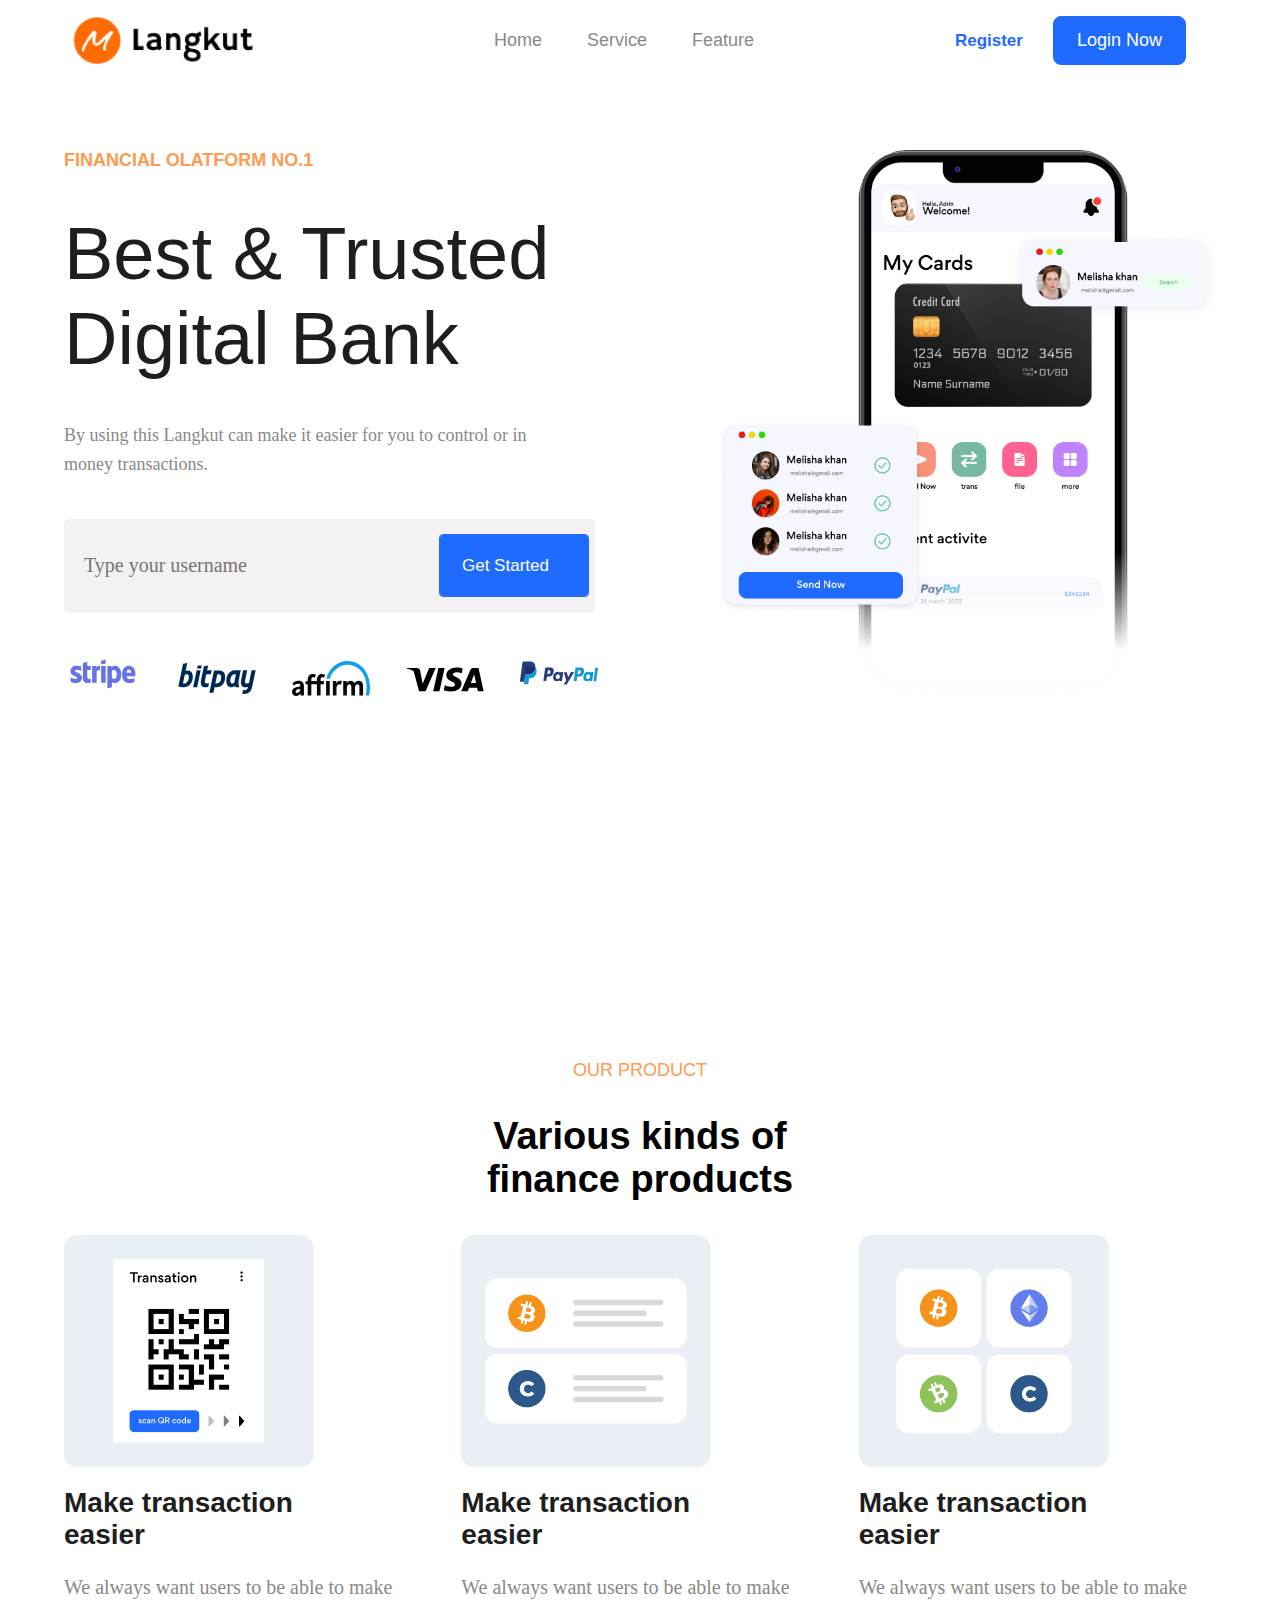
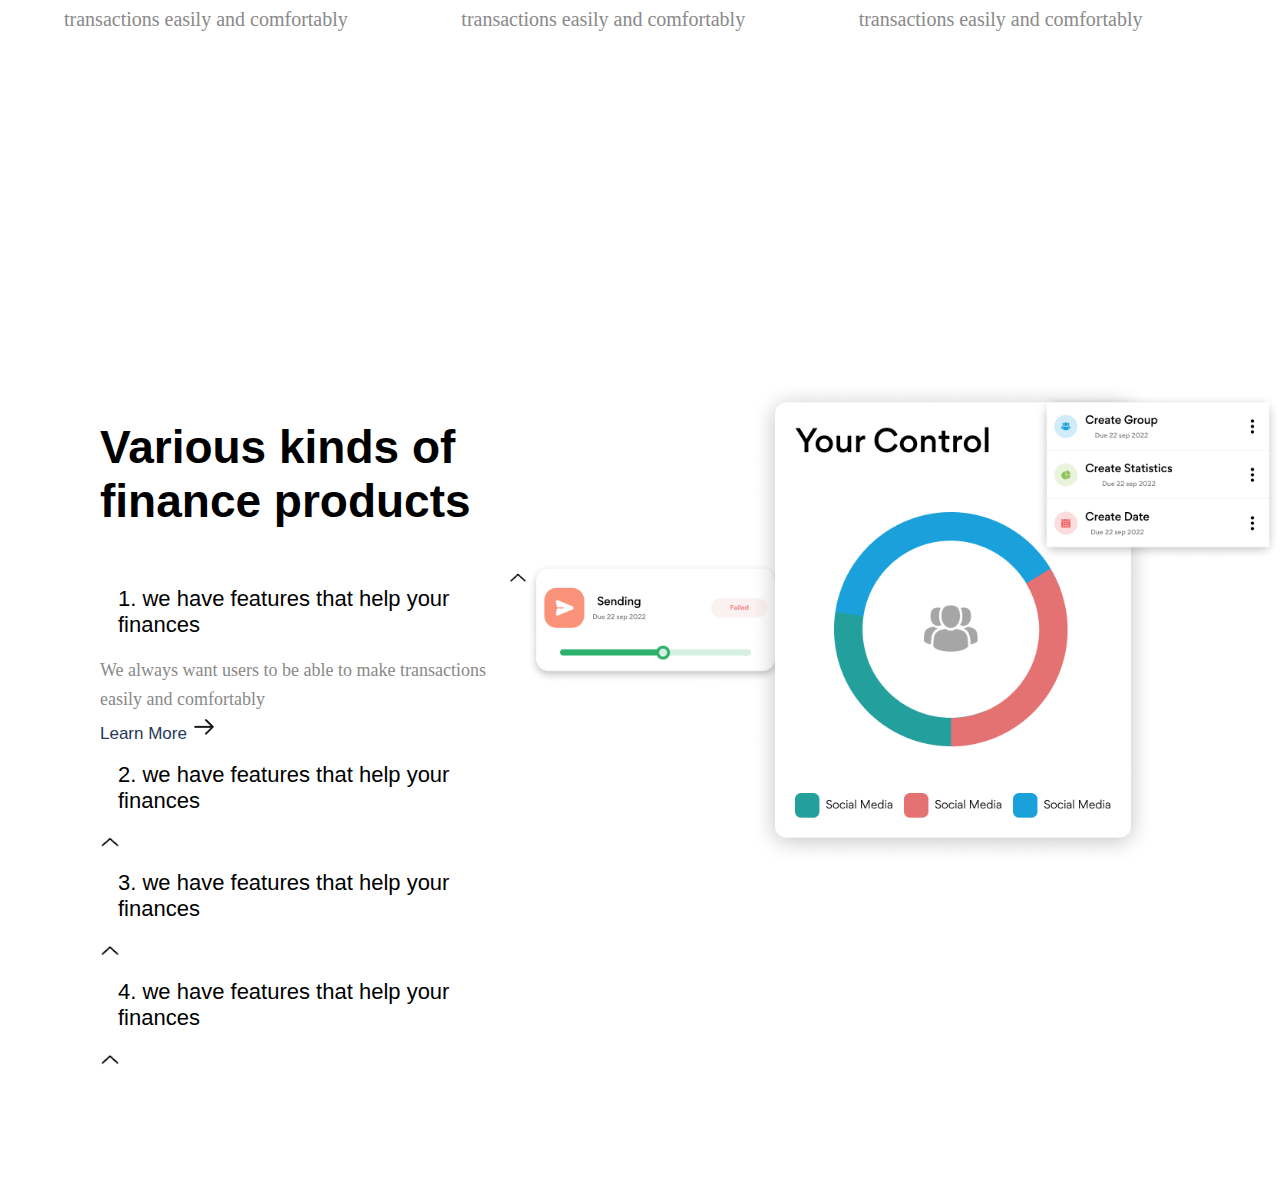
==== index.html @ 2c11387c "seventh commit" ====
<!DOCTYPE html>
<html lang="en">
<head>
    <meta charset="UTF-8">
    <meta http-equiv="X-UA-Compatible" content="IE=edge">
    <meta name="viewport" content="width=device-width, initial-scale=1.0">
    <title>Document</title>
    <link rel="stylesheet" href="css/style.css">
</head>
<body>
    <header>
        <section class="wrapper">
            <section class="container">
                <div class="left">
                    <h1>
                        <a href="">
                            <img src="images/LOGO.png" alt="image" />
                        </a>
                    </h1>
                    <ul>
                        <li><a href=""> Home</a></li>
                        <li><a href="">Service</a></li>
                        <li><a href="">Feature</a></li>
                    </ul>
                </div>
                <nav class="right">
                    <ul>
                        <li><a href="">Register</a></li>
                        <li><a href="" class="button">Login Now</a></li>
                    </ul>
                </nav>
            </section>
        </section>
    </header>
    <section id="spotlight">
        <section class="wrapper">
            <section class="spot_container">
                <div class="left">
                    <div class="top">
                        <h5>FINANCIAL OLATFORM NO.1</h5>
                        <h1>Best & Trusted Digital Bank</h1>
                        <p>By using this Langkut can make it easier for you to control or in money transactions.</p>
                        <div class="box">      
                            <form action="">
                                <input type="text" placeholder="Type your username">
                            </form>
                            <a href="" class="button">Get Started</a>
                        </div>
                    </div>
                    <div class="bottom">
                        <ul>
                            <li>
                                <div class="img_container">
                                    <img src="images/stripe.svg" alt="image" />
                                </div>
                            </li>
                            <li>
                                <div class="img_container">
                                    <img src="images/bitpay.svg" alt="image" />
                                </div>
                            </li>
                            <li>
                                <div class="img_container">
                                    <img src="images/affrim.svg" alt="image" />
                                </div>
                            </li>
                            <li>
                                <div class="img_container">
                                    <img src="images/visa.svg" alt="image" />
                                </div>
                            </li>
                            <li>
                                <div class="img_container">
                                    <img src="images/paypal.svg" alt="image" />
                                </div>
                            </li>
                        </ul>
                    </div>
                </div>
                <div class="right">
                    <div class="img">
                        <img src="images/spotlight.png" alt="image" />
                    </div>
                </div>
            </section>
        </section>
    </section>
    <section id="product">
        <section class="wrapper">
            <div class="top">
                <h4>OUR PRODUCT</h4>
                <h1>Various kinds of finance products</h1>
            </div>
            <div class="bottom">
                <ul>
                    <li>
                        <div class="img_contain">
                            <img src="images/Image1.png" alt="image" />
                        </div>
                        <h4>Make transaction easier</h4>
                        <p>We always want users to be able to make transactions easily and comfortably</p>
                    </li>
                    <li>
                        <div class="img_contain">
                            <img src="images/Image2.png" alt="image">
                        </div>
                        <h4>Make transaction easier</h4>
                        <p>We always want users to be able to make transactions easily and comfortably</p>
                    </li>
                    <li>
                        <div class="img_contain">
                            <img src="images/image3.png" alt="image">
                        </div>
                        <h4>Make transaction easier</h4>
                        <p>We always want users to be able to make transactions easily and comfortably</p>
                    </li>
                </ul>
            </div>
        </section>
    </section>
    <section id="finance">
        <section class="container">
            <div class="left">
                <h1>Various kinds of finance products</h1>
                <ul>
                    <li>
                        <div class="top">
                            <h6>1. we have features that help your finances</h6>
                            <div class="img">
                                <img src="images/up-icon.png" alt="image" />
                            </div>
                        </div>
                        <p>We always want users to be able to make transactions easily and comfortably</p>   
                        <a href="">Learn More <img src="images/arrow-icon.png" alt="image"></a>
                    </li>
                    <li>
                        <h6>2. we have features that help your finances</h6>
                        <div class="img">
                            <img src="images/up-icon.png" alt="image" />
                        </div>
                    </li>
                    <li>
                        <h6>3. we have features that help your finances</h6>
                        <div class="img">
                            <img src="images/up-icon.png" alt="image" />
                        </div>
                    </li>
                    <li>
                        <h6>4. we have features that help your finances</h6>
                        <div class="img">
                            <img src="images/up-icon.png" alt="image" />
                        </div>
                    </li>
                </ul>
            </div>
            <div class="right">
                <div class="img_container">
                    <img src="images/graph image.png" alt="image" />
                </div> 
            </div>
        </section>
    </section>
</body>
</html>
---- css/style.css ----
* {
	margin: 0;
	padding: 0;
	border: 0;
	vertical-align: baseline;
	background: transparent;
	font-weight: normal;
	text-decoration: none;
	outline: none;
	-webkit-box-sizing: border-box;
	-moz-box-sizing: border-box;
	box-sizing: border-box;
}
ol, ul {
	list-style: none;
}
del {
	text-decoration: line-through;
}
body {
	font-family: "GT-Eesti", Arial, Helvetica, sans-serif;
	font-size: 17px;
	overflow-x: hidden;
	min-width: 320px;
	font-weight: 500;
}
input,textarea,select{
	font-family: 'gorditaregular';
	font-weight: 500;
}

a{
	color: #253858;
}
a:hover,.submit:hover{
	filter: alpha(opacity = 85);
	-moz-opacity: 0.85;
	-khtml-opacity: 0.85;
	opacity: 0.85;
}
.thumb{
	display: block;
}
.thumb img{
	display: block;
	width:100%;
}
p{
	line-height:1.6em;
	font-size: 16px;
	font-family: 'gorditaregular';
	font-weight: 500;
	color: #42526E;
}
.hidden{
	display:none;
}
br.clear {
	clear: both;
	line-height: 0;
}
.wrapper {
	width: 90%;
	margin: 0 auto;
	max-width:1200px;
}
@font-face {
    font-family: 'gorditabold';
    src: url('gordita_bold-webfont.woff2') format('woff2'),
         url('gordita_bold-webfont.woff') format('woff');
    font-weight: normal;
    font-style: normal;

}
@font-face {
    font-family: 'gorditamedium';
    src: url('gordita_medium-webfont.woff2') format('woff2'),
         url('gordita_medium-webfont.woff') format('woff');
    font-weight: normal;
    font-style: normal;

}

@font-face {
    font-family: 'gorditaregular';
    src: url('gordita_regular-webfont.woff2') format('woff2'),
         url('gordita_regular-webfont.woff') format('woff');
    font-weight: normal;
    font-style: normal;

}

header {
	height: 70px;
	background: #fff;
	margin-top: 10px;
}
header section.container {
	display: flex;
	align-items: center;
	justify-content: space-between;
	height: 100%;
}
header section.container div.left {
    display: flex;
	justify-content: flex-start;
	align-items: center;
}
header section.container div.left h1 {
    width: 200px;
	margin-right: 30px;
}
header section.container div.left h1 a {
    display: block;
}
header section.container div.left h1 a img {
    display: block;
	width: 100%;
}
header section.container div.left ul {
	display: flex;
	margin-left: 200px;
}

header section.container div.left ul li {
    margin-right: 45px;
}
header section.container div.left ul li a:hover {
	color: #1E1E1E ;
}
header section.container div.left ul li:last-child {
	margin-right: 0;
}
header section.container div.left ul li a {
    color: #898989;
	font-size: 18px;
	font-weight: 500;
	display: inline-block;
}
header section.container nav.right {

}
header section.container nav.right ul {
    display: flex;
	align-items: center;
	justify-content: space-between;
}
header section.container nav.right ul li {
    margin-right: 30px;
}
header section.container nav.right ul li a {
    color: #1F6BFF;
	font-weight: 600;
}
header section.container nav.right ul li  a.button {
    border: 1px solid #1F6BFF;
	font-size: 18px;
	font-weight: 500;
	padding: 13px 23px;
	color: #fff;
	background-color: #1F6BFF;
	display: inline-block;	
	border-radius: 8px;
}
#spotlight { 
	padding: 70px 0px 200px 0px;
	height: 100vh;
}

#spotlight section.spot_container { 
	display: flex;
	justify-content: space-between;
}

#spotlight section.spot_container div.left { 

}

#spotlight section.spot_container div.left div.top { 

}

#spotlight section.spot_container div.left div.top h5 { 
	font-size: 18px;
	color: #FE9A52;
	font-weight: 600;
}

#spotlight section.spot_container div.left div.top h1 { 
	font-size: 74px;
	max-width: 700px;
	color: #1e1e1e;
	margin: 40px 0;
}

#spotlight section.spot_container div.left div.top p { 
	font-size: 18px;
	color: #898989;
	margin-bottom: 40px;
	max-width: 500px;
}

#spotlight section.spot_container div.left div.top div.box { 
	display: flex;
	background: rgb(243, 241, 241);
	width: 531px;
	border-radius: 5px;
	height: 94px;
	align-items: center;
}

#spotlight section .spot_container div.left div.top div.box form { 

}

#spotlight section.spot_container div.left div.top div.box form input[type=text] { 
	color: #898989; 
	background: rgb(243, 241, 241);
	border: 1px solid  rgb(243, 241, 241) ;
	padding: 19px;
	width: 375px;
	border-radius: 5px;
	font-size: 20px;
}

#spotlight section.spot_container div.left div.top div.box .button { 
	background: #1F6BFF;
	background-clip: padding-box;
	border:1px solid #1F6BFF ;
	border-radius: 4px;
	padding: 12px 22px;
	display: inline-block;
	height: 63px;
	width: 150px;
	color: #fff;
	display: flex;
	align-items: center;
}

#spotlight section.spot_container div.left div.bottom { 
	margin: 40px 0;
}

#spotlight section.spot_container div.left div.bottom ul { 
	display: flex;
}

#spotlight section.spot_container div.left div.bottom ul li { 
	margin-right: 36px;
}
#spotlight section.spot_container div.left div.bottom ul li:last-child{ 
	margin-right: 0px;
}

#spotlight section.spot_container div.left div.bottom ul li .img_container { 
	width: 78px;
}

#spotlight section.spot_container div.left div.bottom ul li .img_container img { 
	display: block;
	width: 100%;
}

#spotlight section.spot_container div.right { 

}

#spotlight section.spot_container div.right div.img { 
	width: 500px;
}

#spotlight section.spot_container div.right div.img img { 
	display: block;
	width: 100%;
}

#product { 
	height: 100vh;
	padding: 80px 0px;
	margin: 0px auto;
}

#product div.top { 
	text-align: center;
}

#product div.top h4 { 
	color: #FE9A52;
	font-size: 18px;
	font-weight: 500;
}

#product div.top h1 { 
	font-size: 38px;
	font-weight: 600;
	margin: 34px;
	text-align: center;
	max-width: 400px;
	margin: 34px auto;
}

#product div.bottom { 
	margin: 0px auto;
}

#product div.bottom ul { 
	display: flex;
	margin: 30px auto;
}

#product div.bottom ul li { 
	margin-right: 40px;
	width: 33.3%;
}

#product div.bottom ul li:last-child { 
	margin-right: 0px;
}

#product div.bottom ul li .img_contain { 
	width: 250px;
}

#product div.bottom ul li .img_contain img { 
	display: block;
	width: 100%;
}

#product div.bottom ul li h4 { 
	font-size: 28px;
	font-weight: 600;
	color: #1e1e1e;
	max-width: 300px;
	margin: 20px 0;
}

#product div.bottom ul li p { 
	font-size: 20px;
	color: #898989;
	max-width: 350px;
}
#finance { 
	height: 100vh;
	padding: 100px 0;
}

#finance section.container { 
	display: flex;
	justify-content: space-between;
}

#finance section.container div.left { 
	padding-left: 100px;
}

#finance section.container div.left h1 { 
	font-size: 46px;
	font-weight: 600;
	max-width: 500px;
	margin: 40px 0;

}

#finance section.container div.left ul { 

}

#finance section.container div.left ul li { 

}
#finance section.container div.left ul li div.top { 
	display: flex;
}
#finance section.container div.left ul li div.top h6 { 
	font-size: 22px;
	margin: 18px;
	max-width: 500px;
}
#finance section.container div.left ul li div.top div.img { 
	width: 20px;
}
#finance section.container div.left ul li div.top div.img img { 
	display: block;
	width: 100%;
}

#finance section.container div.left ul li div.top p { 
	
}
#finance section.container div.left ul li div.top a img { 
	
}

#finance section.container div.left ul li div.top a { 
	
}

#finance section.container div.left ul li h6 { 
	font-size: 22px;
	margin: 18px;
}

#finance section.container div.left ul li div.img { 
	width: 20px;
}

#finance section.container div.left ul li div.img img { 
	display: block;
	width: 100%;
}

#finance section.container div.left ul li p { 
	color: #898989;
	font-size: 18px;
	
}

#finance section.container div.left ul li a { 

}

#finance section.container div.left ul li a img { 

}

#finance section.container div.right { 

}

#finance section.container div.right div.img_container { 

}
#finance section.container div.right div.img_container  img { 
	display: block;
	width: 100%;
}
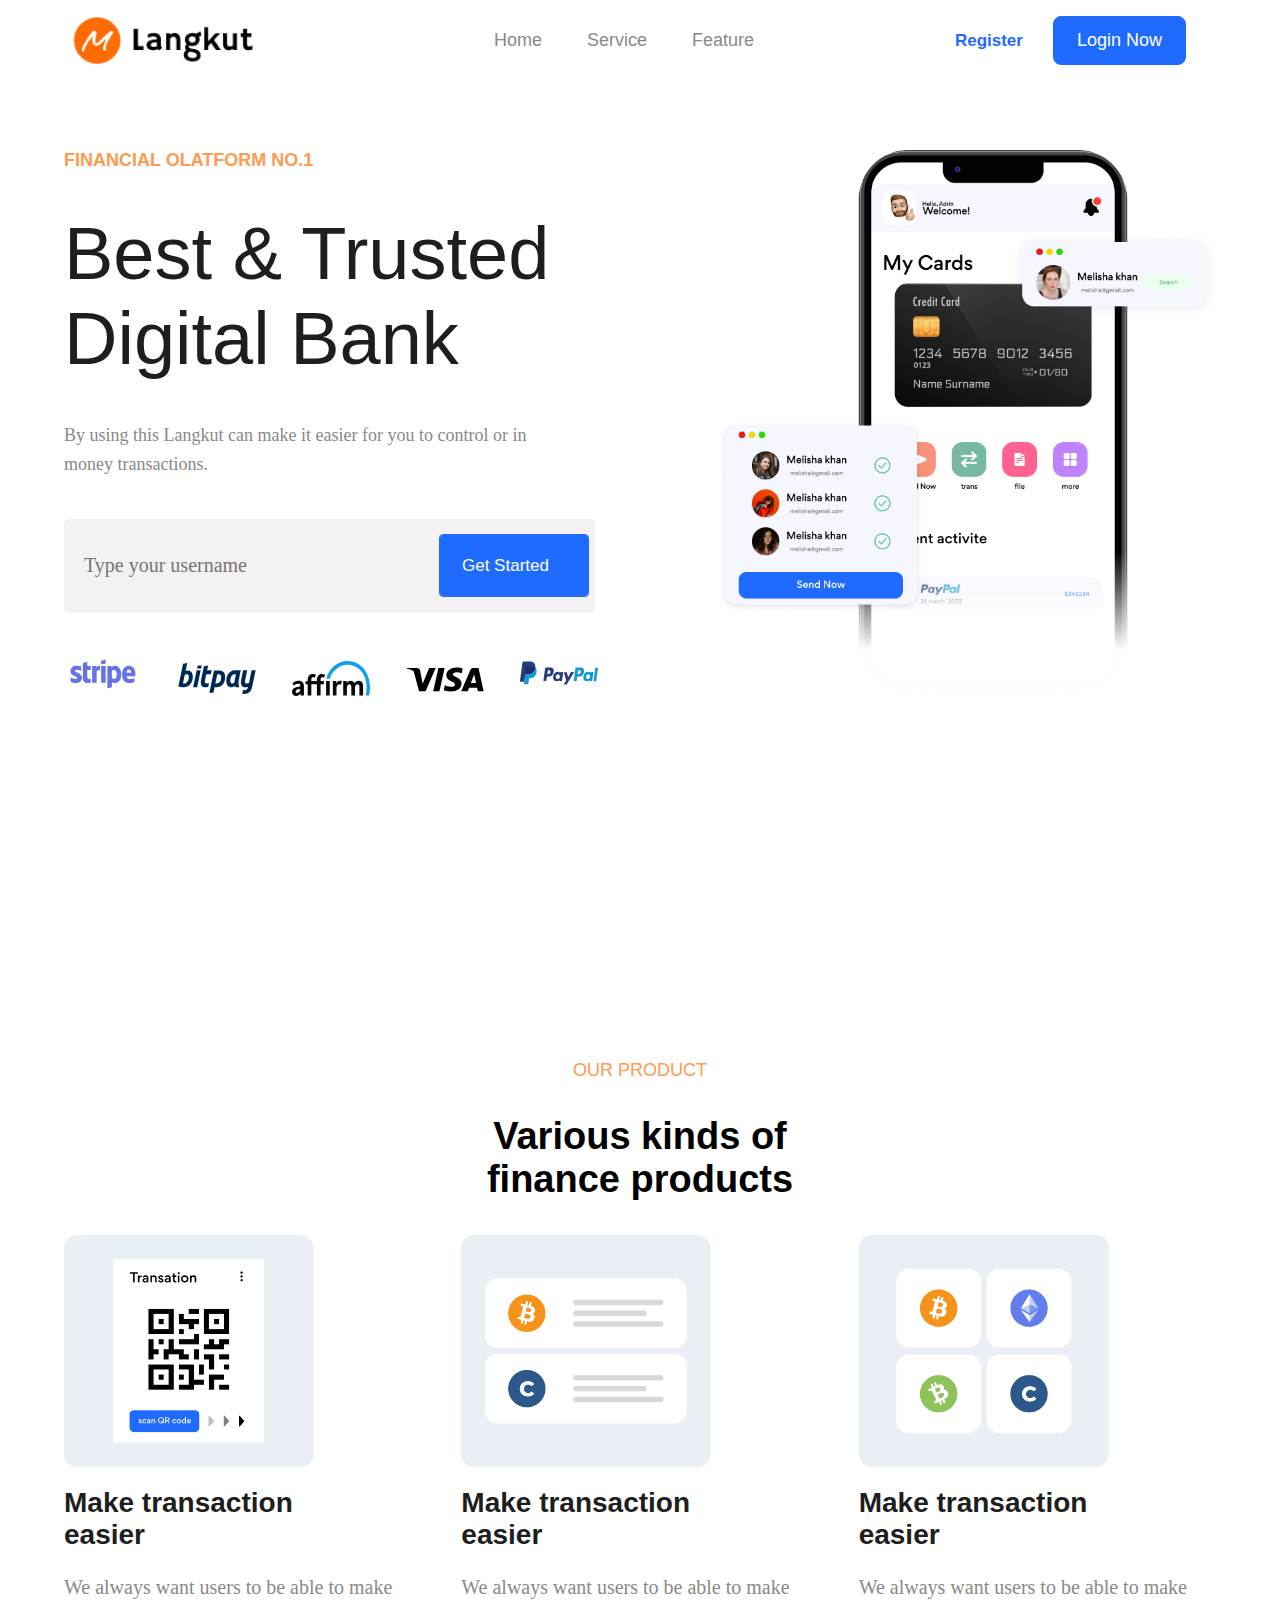
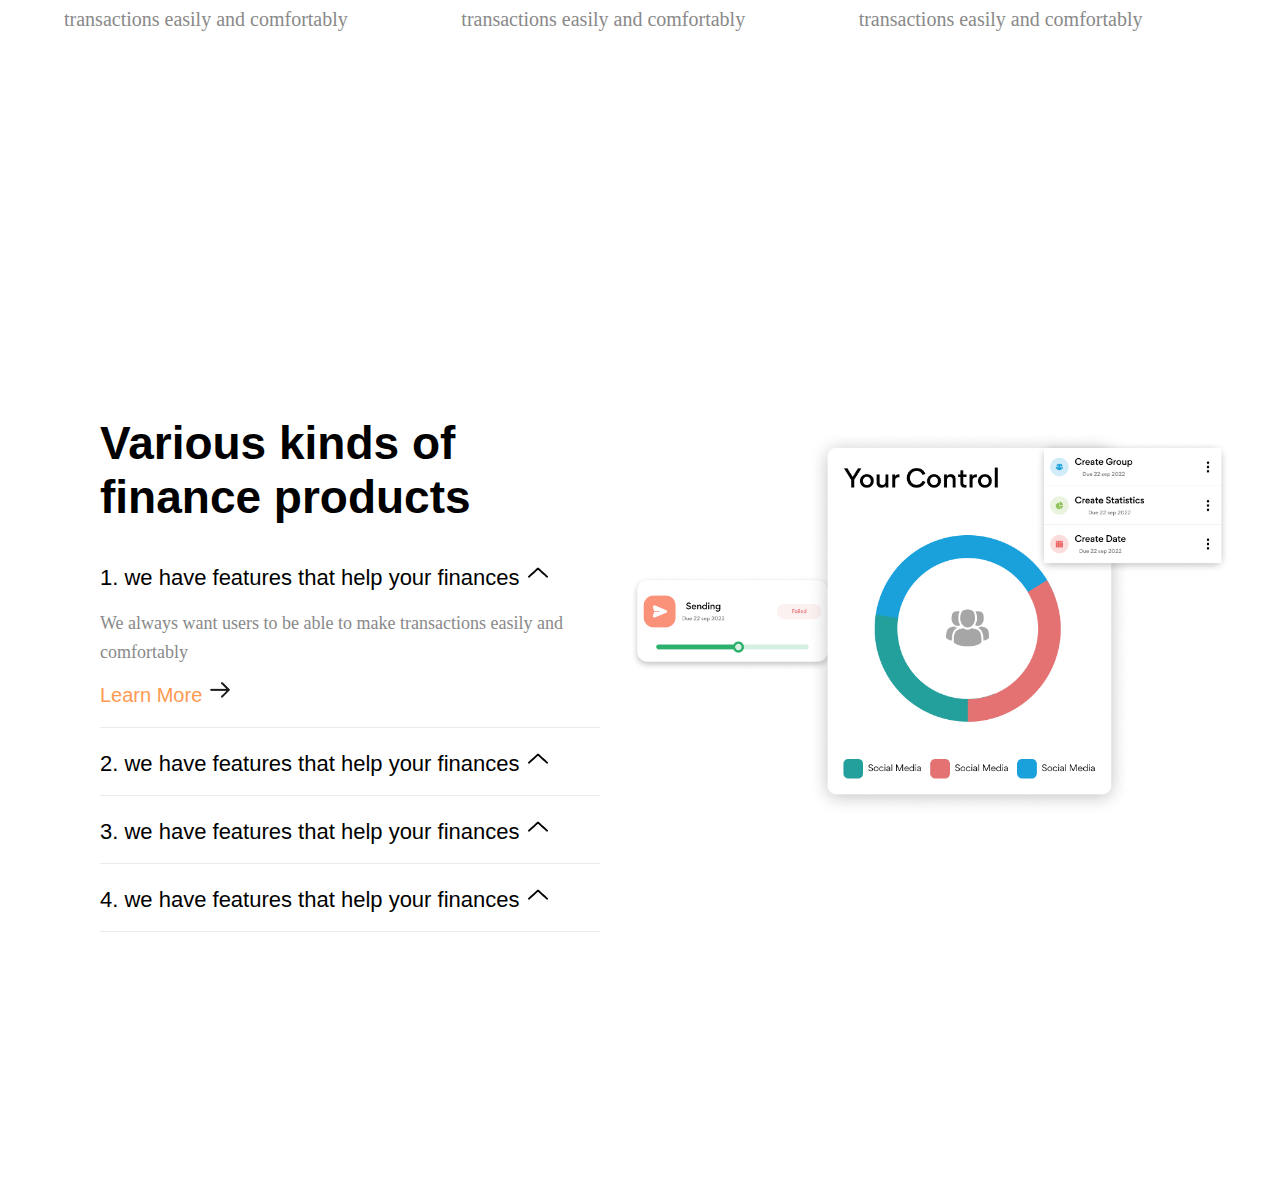
==== commit da70f5d1: "eight commit" ====
--- a/index.html
+++ b/index.html
@@ -125,31 +125,20 @@
                 <ul>
                     <li>
                         <div class="top">
-                            <h6>1. we have features that help your finances</h6>
-                            <div class="img">
-                                <img src="images/up-icon.png" alt="image" />
-                            </div>
+                            <h6>1. we have features that help your finances <span><img src="images/up-icon.png" alt="image" /></span></h6>
                         </div>
                         <p>We always want users to be able to make transactions easily and comfortably</p>   
                         <a href="">Learn More <img src="images/arrow-icon.png" alt="image"></a>
                     </li>
                     <li>
-                        <h6>2. we have features that help your finances</h6>
-                        <div class="img">
-                            <img src="images/up-icon.png" alt="image" />
-                        </div>
+                        <h6>2. we have features that help your finances <span><img src="images/up-icon.png" alt="image" /></span></h6>
+                        
                     </li>
                     <li>
-                        <h6>3. we have features that help your finances</h6>
-                        <div class="img">
-                            <img src="images/up-icon.png" alt="image" />
-                        </div>
+                        <h6>3. we have features that help your finances <span><img src="images/up-icon.png" alt="image" /></span></h6>
                     </li>
                     <li>
-                        <h6>4. we have features that help your finances</h6>
-                        <div class="img">
-                            <img src="images/up-icon.png" alt="image" />
-                        </div>
+                        <h6>4. we have features that help your finances <span><img src="images/up-icon.png" alt="image" /></span></h6>
                     </li>
                 </ul>
             </div>
--- a/css/style.css
+++ b/css/style.css
@@ -357,7 +357,7 @@
 	font-size: 46px;
 	font-weight: 600;
 	max-width: 500px;
-	margin: 40px 0;
+	margin: 36px 0;
 
 }
 
@@ -366,69 +366,52 @@
 }
 
 #finance section.container div.left ul li { 
-
+	border-bottom: 1px solid #ecebeb;
+	margin-bottom:18px;
 }
 #finance section.container div.left ul li div.top { 
 	display: flex;
 }
 #finance section.container div.left ul li div.top h6 { 
 	font-size: 22px;
-	margin: 18px;
+	margin: 0 0 18px 0;
+	max-width: 600px;
+}
+
+#finance section.container div.left ul li p { 
+	color: #898989;
+	font-size: 18px;
+	font-weight: 500;
+	margin: 0px 0 10px 0;
 	max-width: 500px;
 }
-#finance section.container div.left ul li div.top div.img { 
-	width: 20px;
-}
-#finance section.container div.left ul li div.top div.img img { 
-	display: block;
-	width: 100%;
-}
-
-#finance section.container div.left ul li div.top p { 
-	
-}
-#finance section.container div.left ul li div.top a img { 
-	
-}
-
-#finance section.container div.left ul li div.top a { 
-	
-}
-
+
+#finance section.container div.left ul li a {
+	color: #FE9A52;
+	font-size: 20px;
+	margin-bottom: 20px;
+	display:inline-block;
+}
 #finance section.container div.left ul li h6 { 
 	font-size: 22px;
-	margin: 18px;
-}
-
-#finance section.container div.left ul li div.img { 
-	width: 20px;
-}
-
-#finance section.container div.left ul li div.img img { 
-	display: block;
-	width: 100%;
-}
-
-#finance section.container div.left ul li p { 
-	color: #898989;
-	font-size: 18px;
-	
-}
-
-#finance section.container div.left ul li a { 
-
-}
-
-#finance section.container div.left ul li a img { 
-
+	margin: 0 0 18px 0;
+	max-width: 600px;
+}
+
+#finance section.container div.left ul li h6 span { 
+
+}
+#finance section.container div.left ul li h6 span image { 
+	width: 14px;
 }
 
 #finance section.container div.right { 
-
+	padding-right: 50px;
+	margin-top: 50px;
 }
 
 #finance section.container div.right div.img_container { 
-
+	width: 600px;
 }
 #finance section.container div.right div.img_container  img { 
 	display: block;
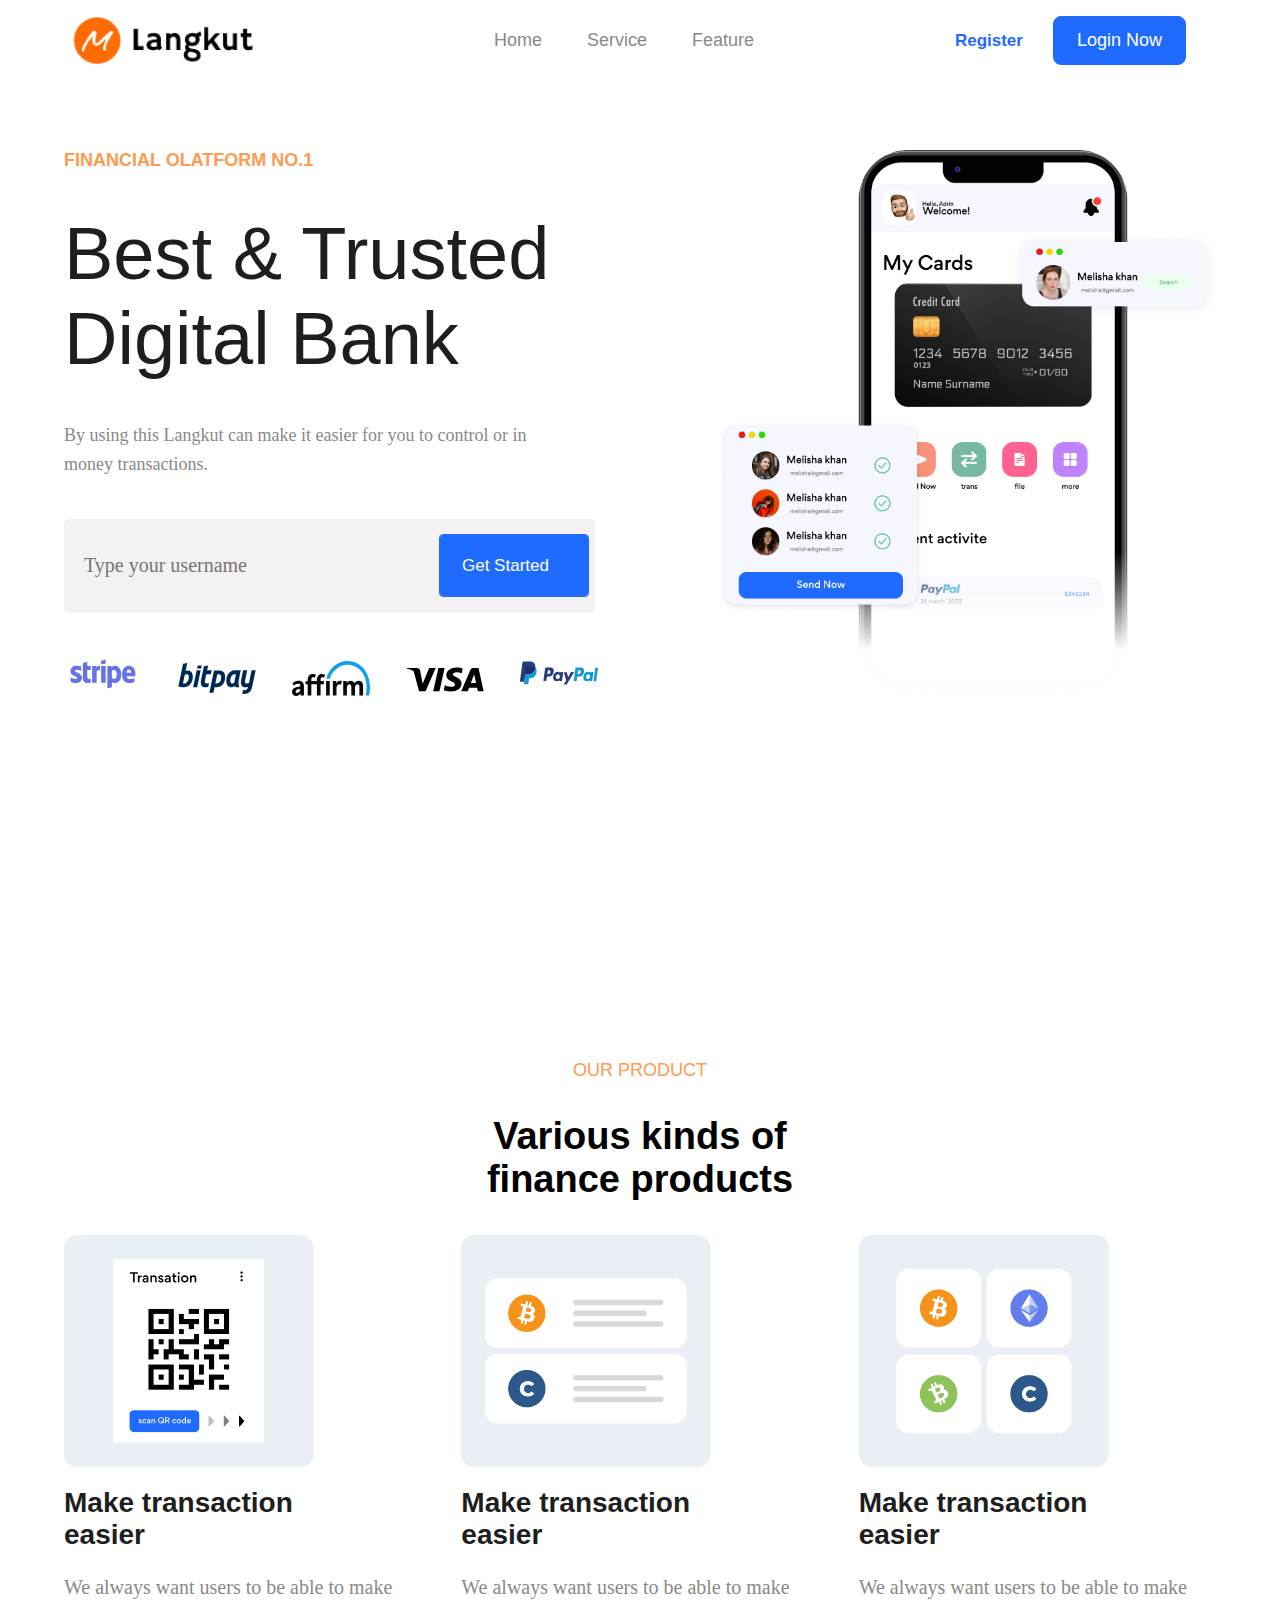
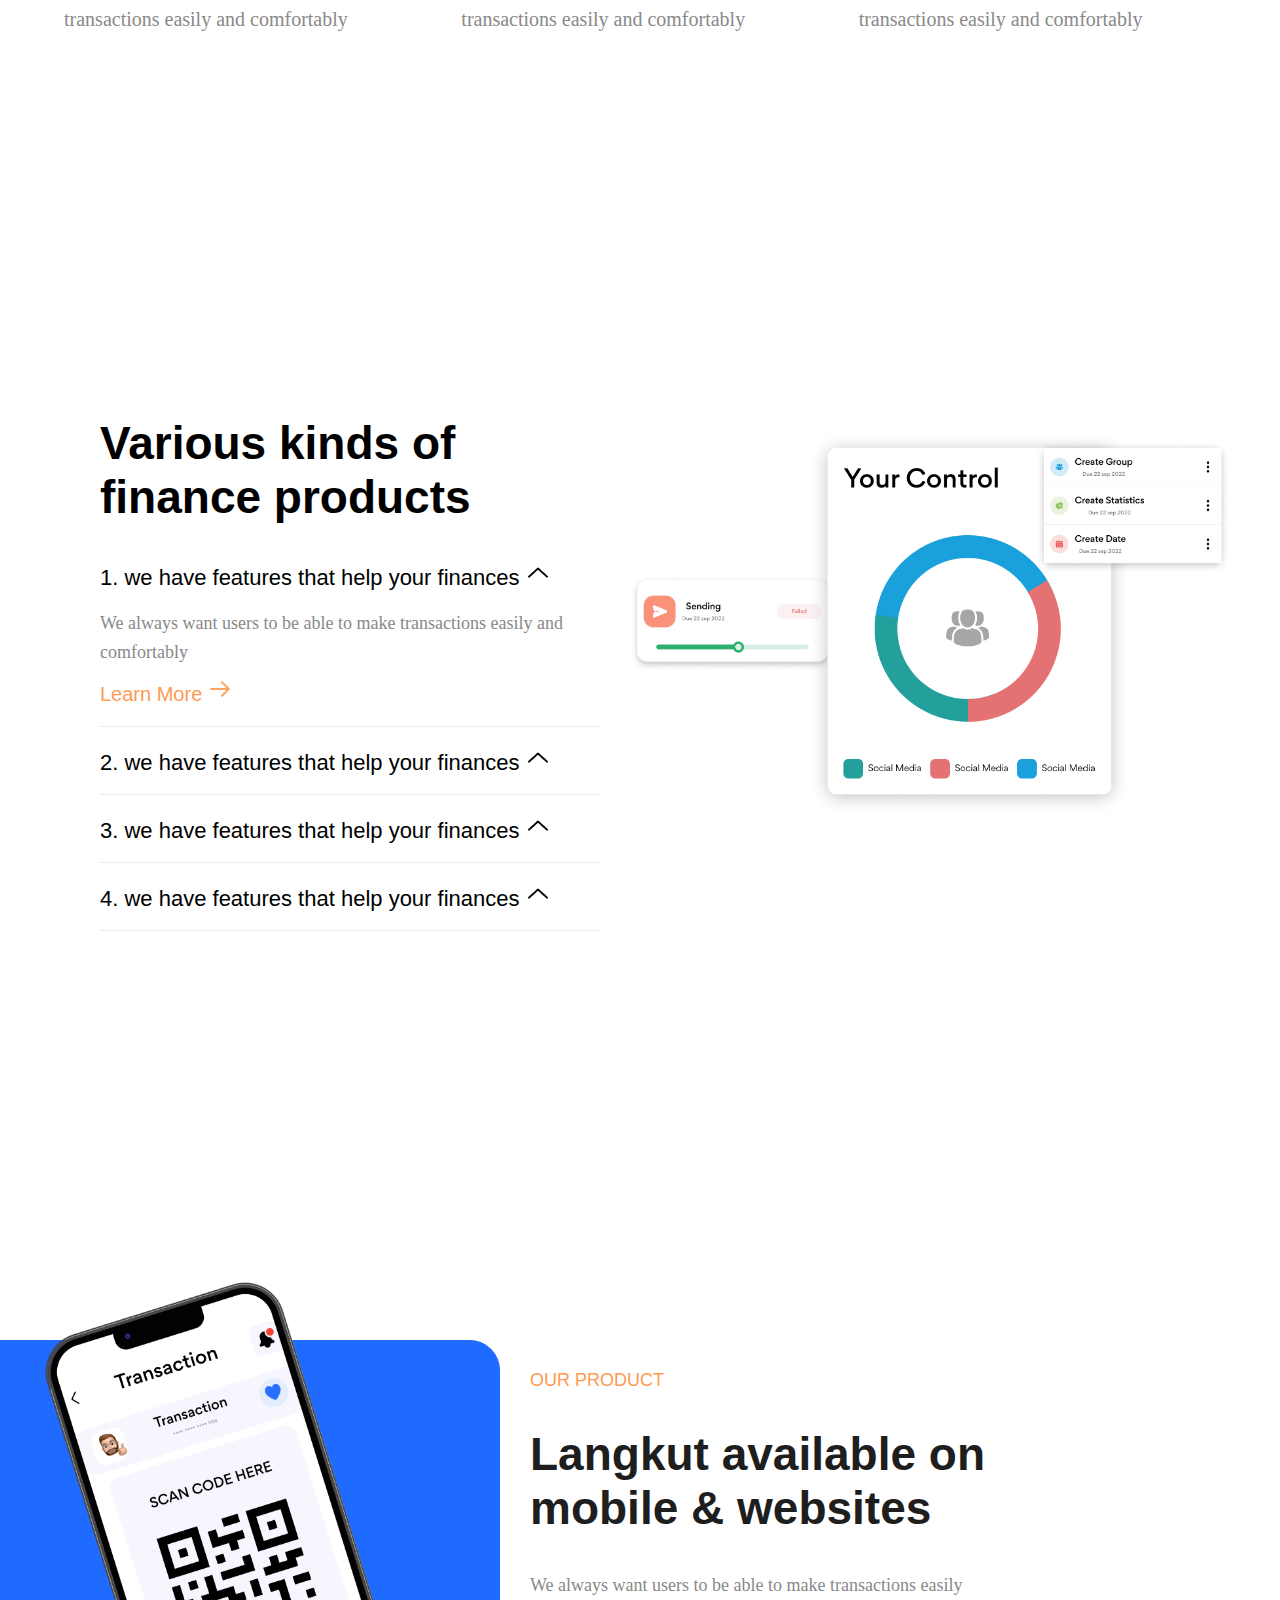
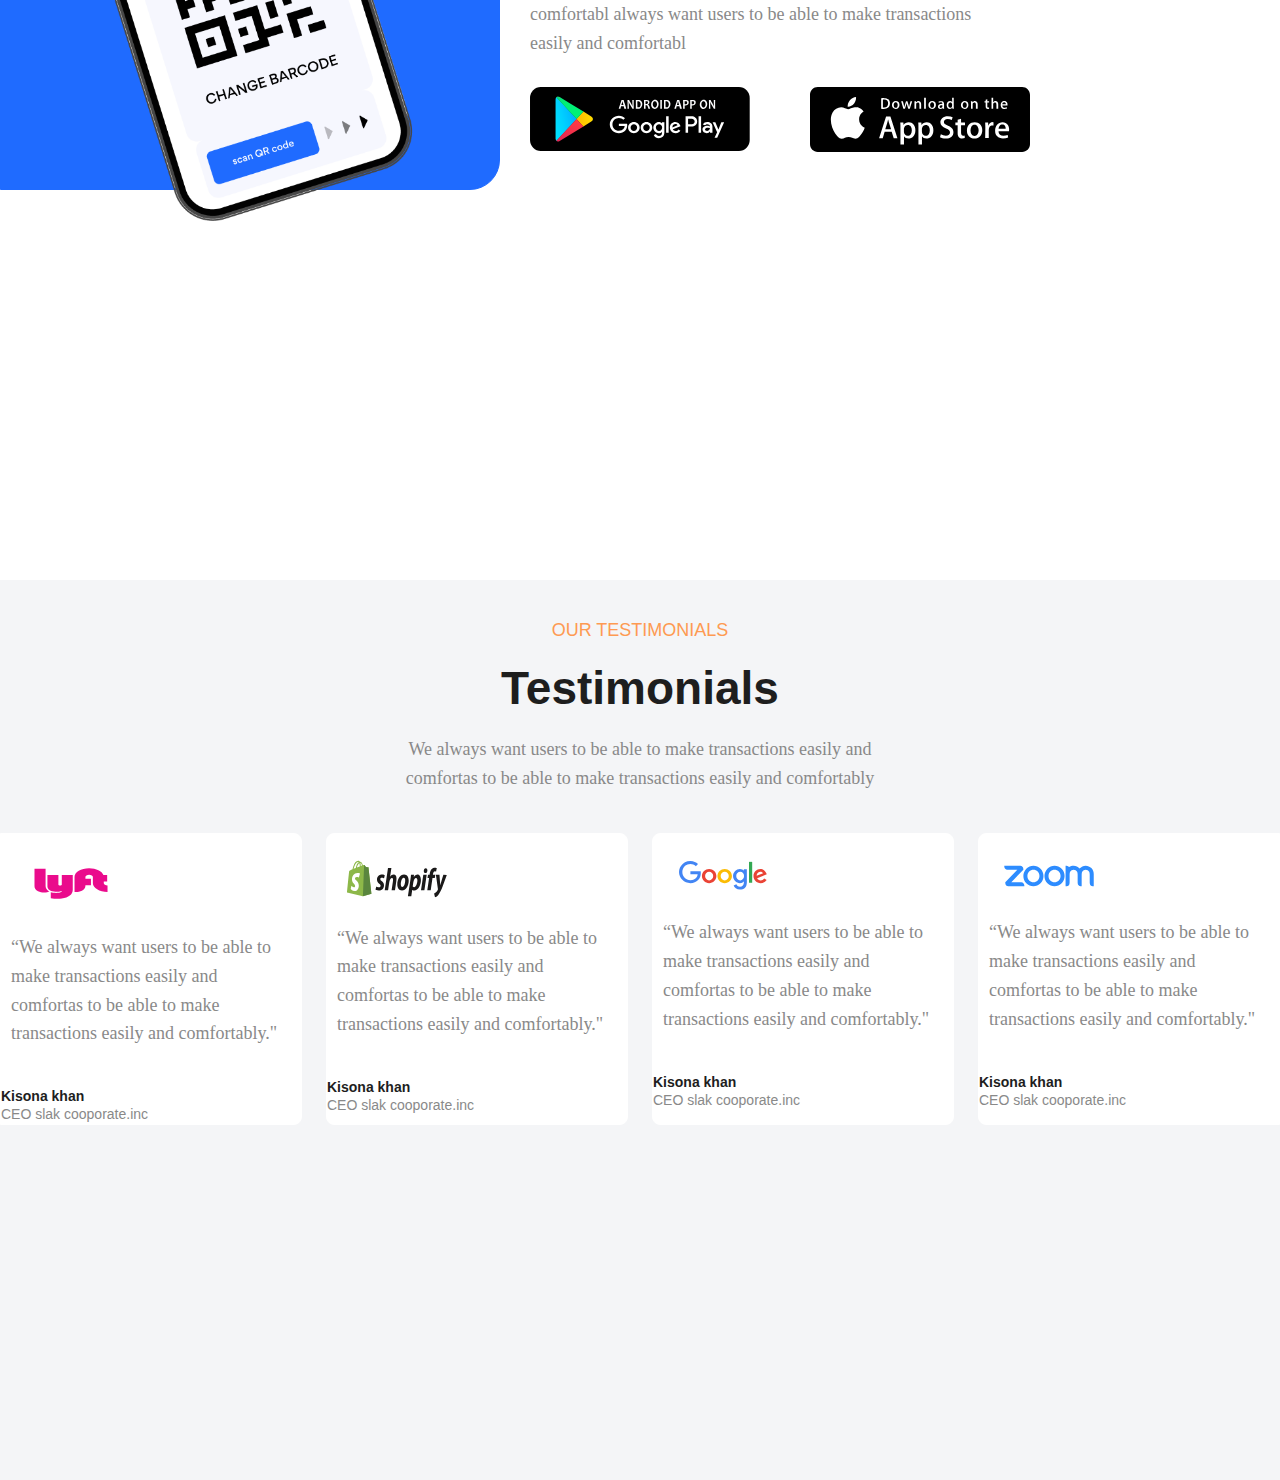
==== commit 324c4434: "eleventh commit" ====
--- a/index.html
+++ b/index.html
@@ -128,7 +128,7 @@
                             <h6>1. we have features that help your finances <span><img src="images/up-icon.png" alt="image" /></span></h6>
                         </div>
                         <p>We always want users to be able to make transactions easily and comfortably</p>   
-                        <a href="">Learn More <img src="images/arrow-icon.png" alt="image"></a>
+                        <a href="">Learn More <img src="images/Component 94.svg" alt="image"></a>
                     </li>
                     <li>
                         <h6>2. we have features that help your finances <span><img src="images/up-icon.png" alt="image" /></span></h6>
@@ -148,6 +148,123 @@
                 </div> 
             </div>
         </section>
+    </section>  
+    <section id="app">
+        <section class="container">
+            <div class="left">
+                <div class="background">
+                    <div class="img">
+                        <img src="images/mobile-mockup-image.png" alt="image" />
+                    </div>
+                </div>
+            </div>
+            <div class="right">
+                <div class="top">
+                    <h4>OUR PRODUCT</h4>
+                    <h1>Langkut available on mobile & websites</h1>
+                    <p>We always want users to be able to make transactions easily comfortabl always want users to be able to make transactions easily and comfortabl</p>
+                </div>
+                <div class="bottom">
+                  <div class="left">
+                    <div class="img">
+                        <img src="images/paly store.svg" alt="img" />
+                    </div>
+                  </div>
+                  <div class="right">
+                    <div class="img">
+                        <img src="images/app store.svg" alt="img" />
+                    </div>
+                  </div>
+                </div>
+            </div>
+        </section>
+    </section>
+    <section id="testimonials">
+        <section class="top">
+            <h4>OUR TESTIMONIALS</h4>
+            <h1>Testimonials</h1>
+            <p>We always want users to be able to make transactions easily and comfortas
+                to be able to make transactions easily and comfortably</p>
+        </section>
+        <section class="bottom">
+            <ul>
+                <li>
+                    <div class="top">
+                        <div class="icon">
+                            <img src="images/Lyft logo.svg" alt="image" />
+                        </div>
+                        <p>“We always want users to be able to make transactions easily and comfortas to be able to make transactions easily and comfortably."</p>
+                    </div>
+                    <div class="bottom">
+                        <span><img src="images/" alt=""></span>
+                        <div class="label">
+                            <h6>Kisona khan</h6>
+                            <small>CEO slak cooporate.inc</small>
+                        </div>
+                    </div>
+                </li>
+                <li>
+                    <div class="top">
+                        <div class="icon">
+                            <img src="images/shopify-logo.svg" alt="image" />
+                        </div>
+                        <p>“We always want users to be able to make transactions easily and comfortas to be able to make transactions easily and comfortably."</p>
+                    </div>
+                    <div class="bottom">
+                        <span><img src="" alt=""></span>
+                        <div class="label">
+                            <h6>Kisona khan</h6>
+                            <small>CEO slak cooporate.inc</small>
+                        </div>
+                    </div>
+                </li>
+                <li>
+                    <div class="top">
+                        <div class="icon">
+                            <img src="images/google-logo.svg" alt="image" />
+                        </div>
+                        <p>“We always want users to be able to make transactions easily and comfortas to be able to make transactions easily and comfortably."</p>
+                    </div>
+                    <div class="bottom">
+                        <span><img src="" alt=""></span>
+                        <div class="label">
+                            <h6>Kisona khan</h6>
+                            <small>CEO slak cooporate.inc</small>
+                        </div>
+                    </div>
+                </li>
+                <li>
+                    <div class="top">
+                        <div class="icon">
+                            <img src="images/zoom-logo.svg" alt="image" />
+                        </div>
+                        <p>“We always want users to be able to make transactions easily and comfortas to be able to make transactions easily and comfortably."</p>
+                    </div>
+                    <div class="bottom">
+                        <span><img src="" alt=""></span>
+                        <div class="label">
+                            <h6>Kisona khan</h6>
+                            <small>CEO slak cooporate.inc</small>
+                        </div>
+                    </div>
+                </li>
+            </ul>
+        </section>
+        <section class="line">
+            <div class="slide">
+                <ul>
+                    <li>
+                        <span></span>
+                    </li>
+                    <li>
+                        <span></span>
+                    </li>
+                    <li>
+                        <span></span>
+                    </li>
+                </ul>
+            </div>
+        </section>
     </section>
 </body>
 </html>--- a/css/style.css
+++ b/css/style.css
@@ -416,4 +416,245 @@
 #finance section.container div.right div.img_container  img { 
 	display: block;
 	width: 100%;
-}+}
+
+#app { 
+	height: 100vh;
+	padding: 160px 250px 160px 0;
+	margin-bottom: 100px;
+}
+
+#app section.container { 
+	display: flex;
+	justify-content: space-between;
+}
+
+#app section.container div.left { 
+
+}
+
+#app section.container div.left div.background { 
+	width: 500px;
+	background: #1F6BFF;
+	height: 450px;
+	border: 1px solid #1F6BFF;
+	border-top-right-radius: 30px;
+	border-bottom-right-radius: 30px;
+}
+
+#app section.container div.left div.background div.img { 
+	width: 400px;
+	position: relative;
+}
+
+#app section.container div.left div.background div.img img { 
+	display: block;
+	width: 100%;
+	position: absolute;
+	top: -75px;
+    left: 28px;
+}
+
+#app section.container div.right { 
+	
+}
+
+#app section.container div.right div.top { 
+	margin-top: 30px;
+}
+
+#app section.container div.right div.top h4 { 
+	color: #FE9A52;
+	font-size: 18px;
+	font-weight: 500;
+}
+
+#app section.container div.right div.top h1 { 
+	color: #1e1e1e;
+	font-size: 46px;
+    font-weight: 600;
+    max-width: 500px;
+    margin: 36px 0;
+}
+
+
+#app section.container div.right div.top p { 
+	color: #898989;
+	font-size: 18px;
+	font-weight: 500;
+	margin: 0px 0 20px 0;
+	max-width: 450px;
+}
+
+#app section.container div.right div.bottom { 
+	margin: 30px 0;
+	display: flex;
+	justify-content: space-between;
+}
+
+#app section.container div.right div.bottom div.left { 
+
+}
+
+#app section.container div.right div.bottom div.left div.img { 
+	width: 220px;
+}
+
+#app section.container div.right div.bottom div.left div.img img { 
+	display: block;
+	width: 100%;
+}
+
+#app section.container div.right div.bottom div.right { 
+	
+}
+
+#app section.container div.right div.bottom div.right div.img { 
+	width: 220px;
+}
+
+#app section.container div.right div.bottom div.right div.img img { 
+	display: block;
+	width: 100%;
+}
+
+#testimonials { 
+	height: 100vh;
+	padding: 20px 0;
+	background: #f4f5f7;
+}
+
+#testimonials section.top { 
+	text-align: center;
+}
+
+#testimonials section.top h4 { 
+	color: #FE9A52;
+	font-size: 18px;
+	font-weight: 500;
+	margin: 20px 0;
+}
+
+#testimonials section.top h1 { 
+	color: #1e1e1e;
+	font-size: 46px;
+    font-weight: 600;
+    max-width: 500px;
+    margin: 36px 0;
+	margin: 20px auto;
+}
+
+#testimonials section.top p { 
+	color: #898989;
+	font-size: 18px;
+	font-weight: 500;
+	margin: 0px 0 20px 0;
+	max-width: 500px;
+	margin: 20px auto;
+}
+
+#testimonials section.bottom { 
+	margin-top: 40px;
+}
+
+#testimonials section.bottom ul { 
+	display: flex;
+}
+
+#testimonials section.bottom ul li { 
+	margin-right: 24px;
+	background: #fff;
+	width: 33.33%;
+	border: 1px solid #fff;
+	border-radius: 8px;
+}
+
+#testimonials section.bottom ul li:first-child {
+	border-top-right-radius: 8px;
+	border-bottom-right-radius: 8px;
+	border-top-left-radius: 0px;
+	border-bottom-left-radius: 0px;
+}
+
+#testimonials section.bottom ul li:last-child { 
+	margin-right: 0px;
+	border-top-right-radius: 0px;
+	border-bottom-right-radius: 0px;
+	border-top-left-radius: 8px;
+	border-bottom-left-radius: 8px;
+}
+
+#testimonials section.bottom ul li div.top { 
+
+}
+
+#testimonials section.bottom ul li div.top div.icon { 
+	width: 100px;
+	margin: 20px 20px;
+}
+
+#testimonials section.bottom ul li div.top div.icon img { 
+	display: block;
+	width: 100%;
+}
+
+#testimonials section.bottom ul li div.top p { 
+	color: #898989;
+	font-size: 18px;
+	max-width: 280px;
+	margin-top: 20px;
+	margin: 0 auto;
+}
+
+#testimonials section.bottom ul li div.bottom { 
+
+}
+
+#testimonials section.bottom ul li div.bottom span { 
+
+}
+
+#testimonials section.bottom ul li div.bottom span img { 
+
+}
+
+#testimonials section.bottom ul li div.bottom div.label { 
+
+}
+
+#testimonials section.bottom ul li div.bottom div.label h6 { 
+	font-size: 14px;
+	color: #1e1e1e;
+	margin-top: 20px;
+	font-weight: 600;
+}
+
+#testimonials section.bottom ul li div.bottom div.label small { 
+	color: #898989;
+	font-size: 14px;
+	max-width: 280px;
+	margin-top: 20px;
+}
+#testimonials section.line {
+	
+}
+
+#testimonials section.line div.slide {
+	
+} 
+
+#testimonials section.line div.slide ul {
+	display: flex;
+	justify-content: space-between;
+	width: 300px;
+} 
+
+#testimonials section.line div.slide ul li {
+	background: red;
+	width: 50px;
+} 
+
+#testimonials section.line div.slide ul li div {
+	background: ;
+	width: 50px;
+} 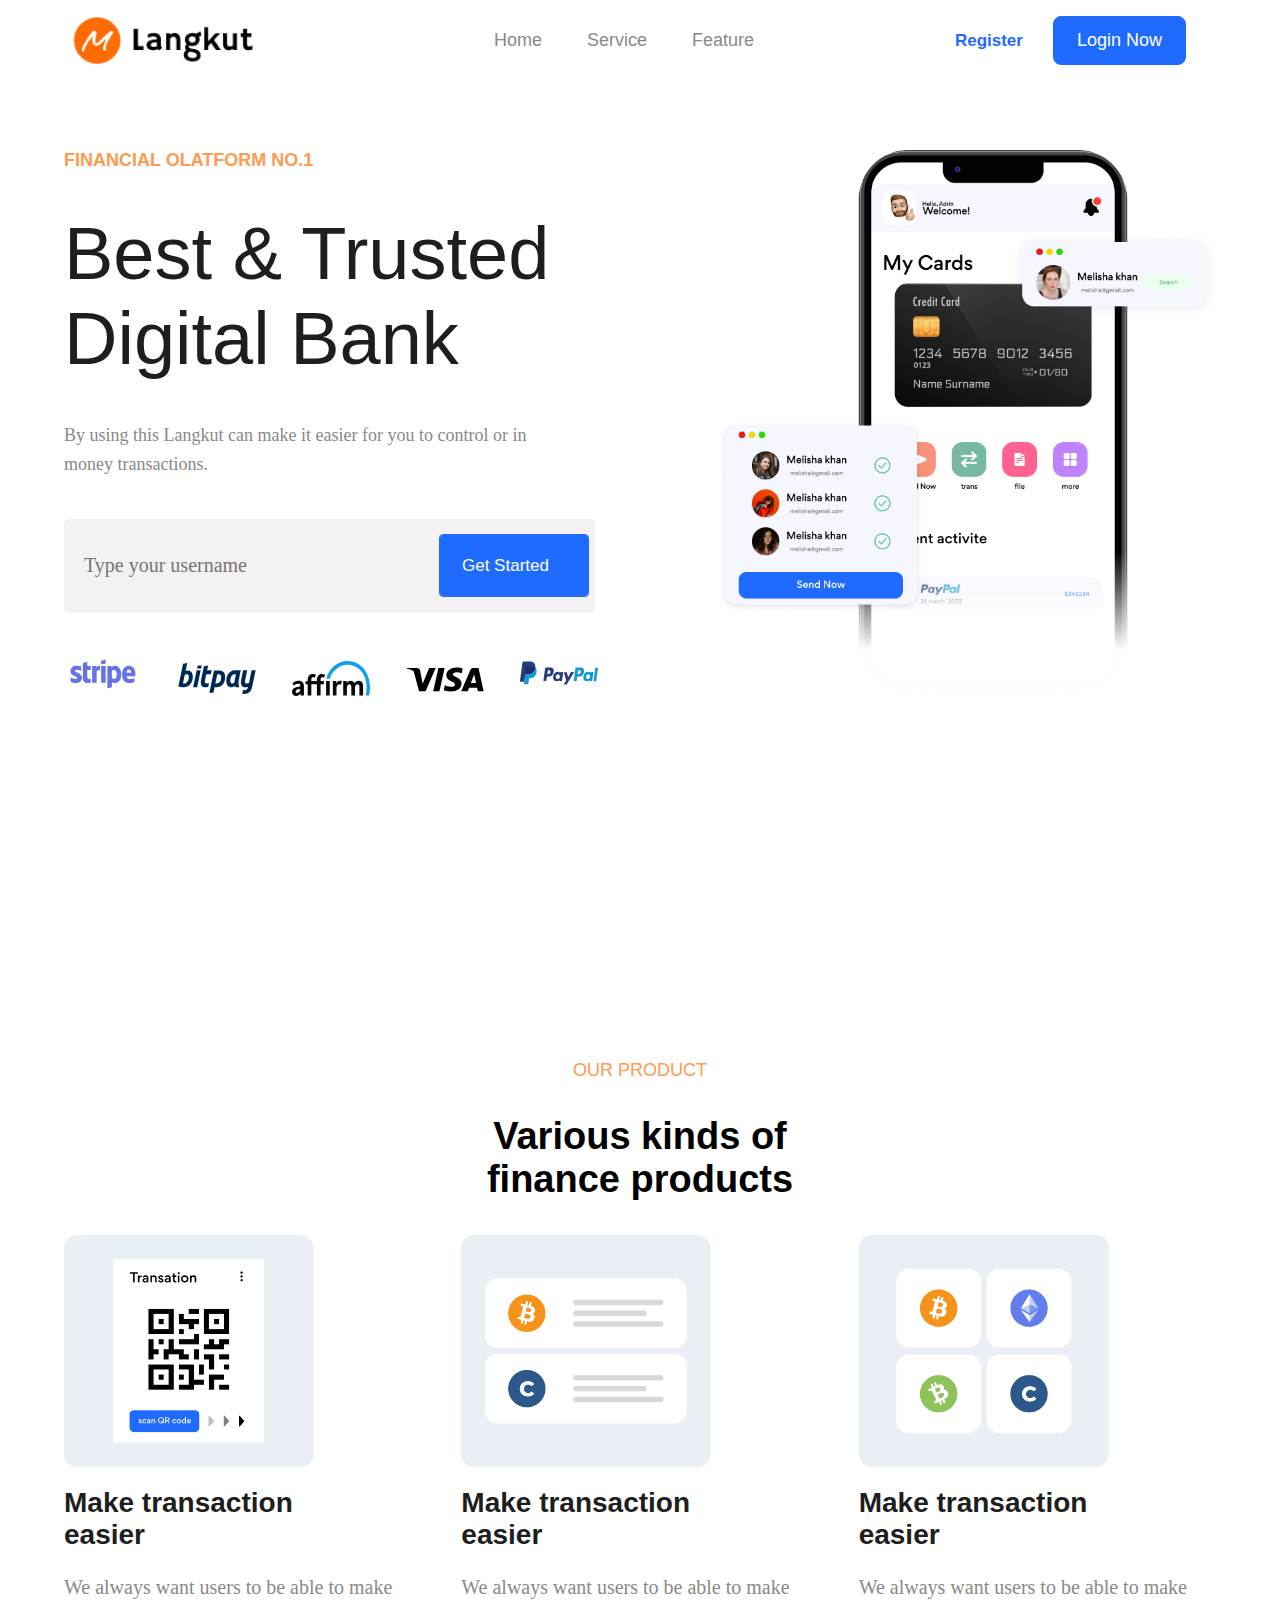
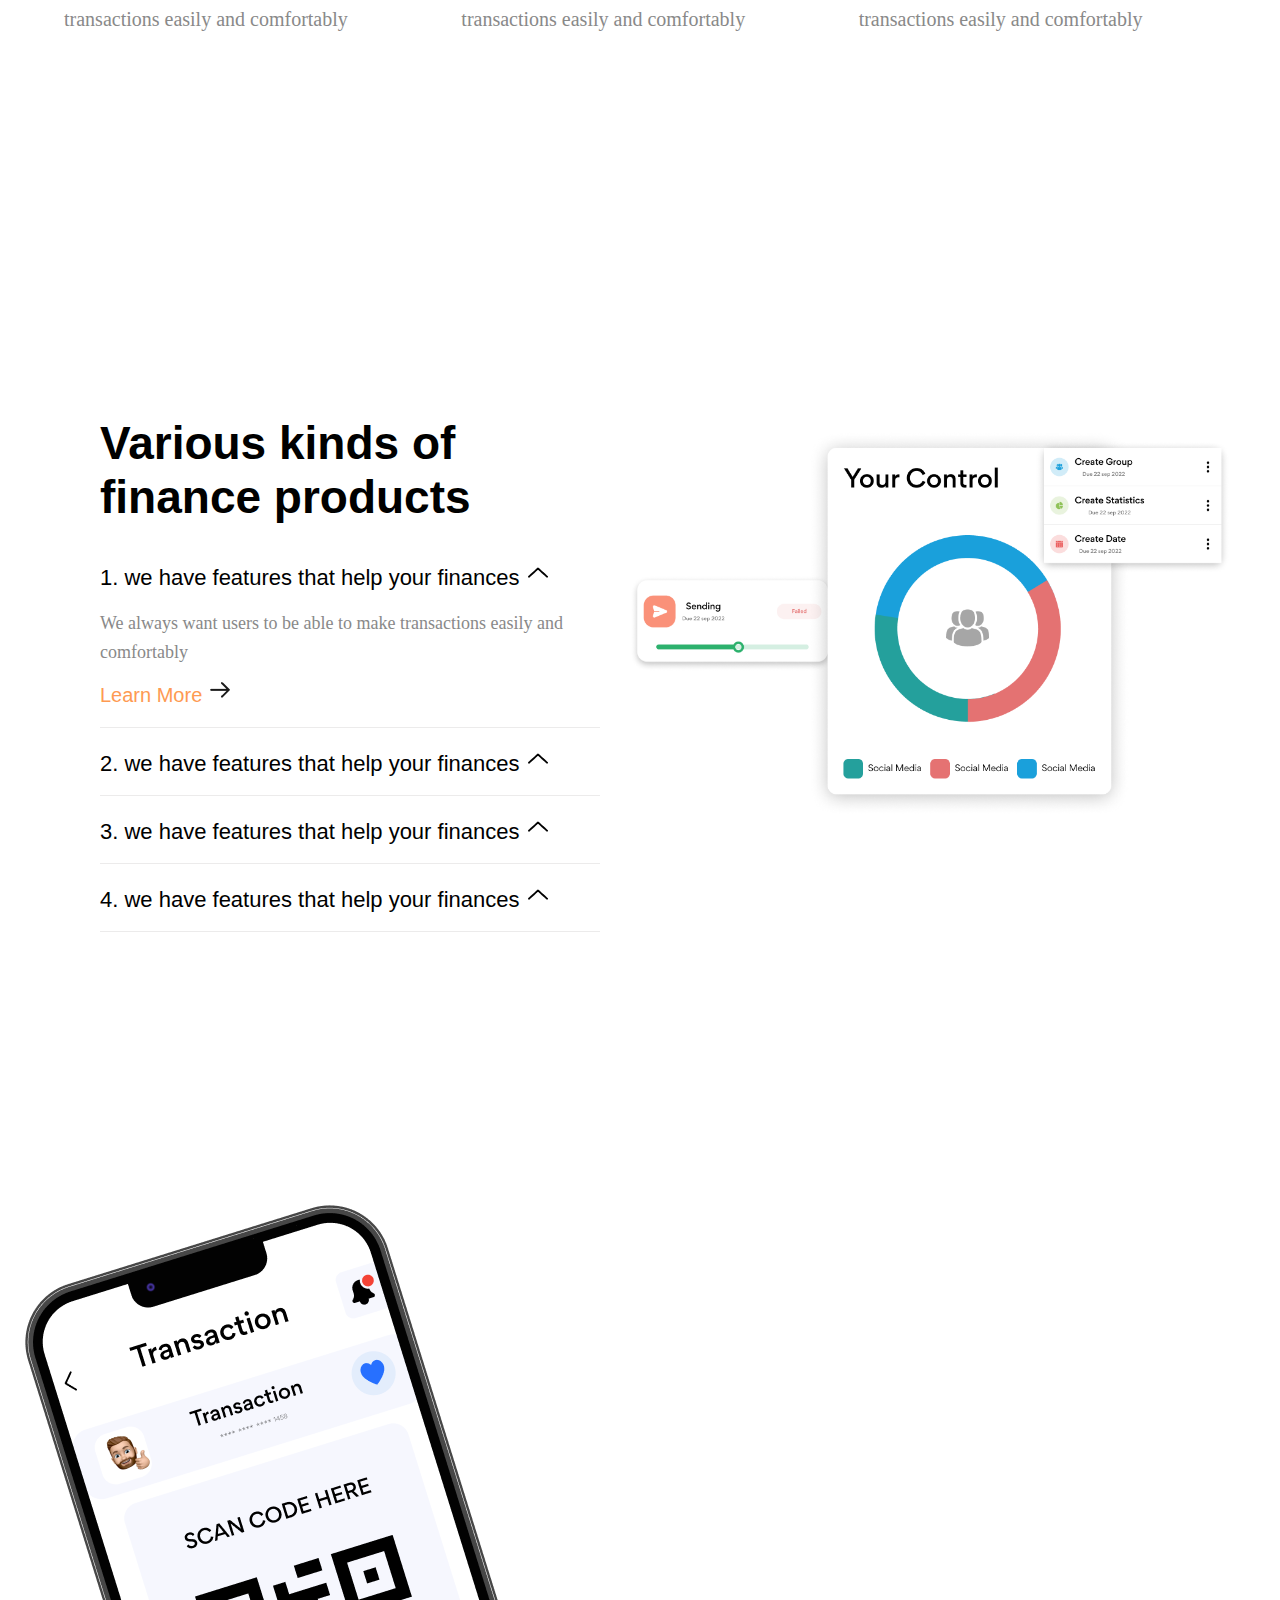
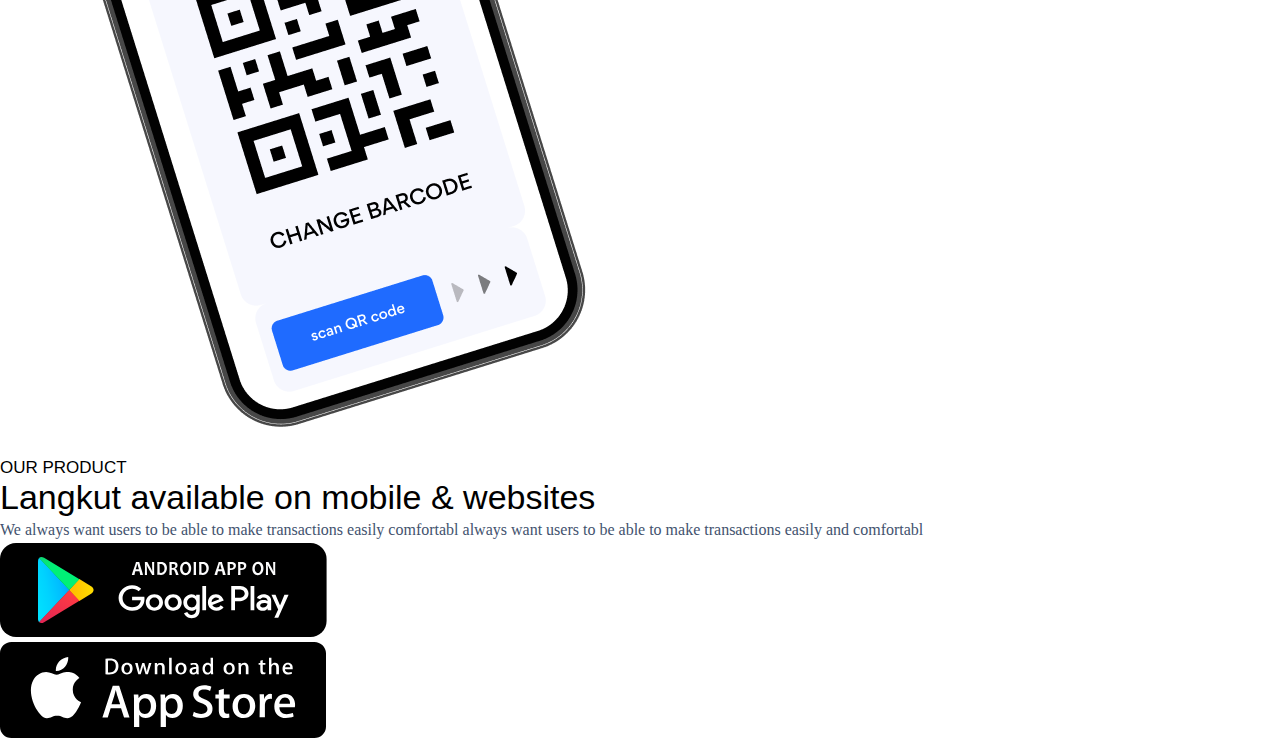
==== commit 1cc630b8: "nine th commit" ====
--- a/index.html
+++ b/index.html
@@ -128,7 +128,7 @@
                             <h6>1. we have features that help your finances <span><img src="images/up-icon.png" alt="image" /></span></h6>
                         </div>
                         <p>We always want users to be able to make transactions easily and comfortably</p>   
-                        <a href="">Learn More <img src="images/Component 94.svg" alt="image"></a>
+                        <a href="">Learn More <img src="images/arrow-icon.png" alt="image"></a>
                     </li>
                     <li>
                         <h6>2. we have features that help your finances <span><img src="images/up-icon.png" alt="image" /></span></h6>
@@ -179,92 +179,5 @@
             </div>
         </section>
     </section>
-    <section id="testimonials">
-        <section class="top">
-            <h4>OUR TESTIMONIALS</h4>
-            <h1>Testimonials</h1>
-            <p>We always want users to be able to make transactions easily and comfortas
-                to be able to make transactions easily and comfortably</p>
-        </section>
-        <section class="bottom">
-            <ul>
-                <li>
-                    <div class="top">
-                        <div class="icon">
-                            <img src="images/Lyft logo.svg" alt="image" />
-                        </div>
-                        <p>“We always want users to be able to make transactions easily and comfortas to be able to make transactions easily and comfortably."</p>
-                    </div>
-                    <div class="bottom">
-                        <span><img src="images/" alt=""></span>
-                        <div class="label">
-                            <h6>Kisona khan</h6>
-                            <small>CEO slak cooporate.inc</small>
-                        </div>
-                    </div>
-                </li>
-                <li>
-                    <div class="top">
-                        <div class="icon">
-                            <img src="images/shopify-logo.svg" alt="image" />
-                        </div>
-                        <p>“We always want users to be able to make transactions easily and comfortas to be able to make transactions easily and comfortably."</p>
-                    </div>
-                    <div class="bottom">
-                        <span><img src="" alt=""></span>
-                        <div class="label">
-                            <h6>Kisona khan</h6>
-                            <small>CEO slak cooporate.inc</small>
-                        </div>
-                    </div>
-                </li>
-                <li>
-                    <div class="top">
-                        <div class="icon">
-                            <img src="images/google-logo.svg" alt="image" />
-                        </div>
-                        <p>“We always want users to be able to make transactions easily and comfortas to be able to make transactions easily and comfortably."</p>
-                    </div>
-                    <div class="bottom">
-                        <span><img src="" alt=""></span>
-                        <div class="label">
-                            <h6>Kisona khan</h6>
-                            <small>CEO slak cooporate.inc</small>
-                        </div>
-                    </div>
-                </li>
-                <li>
-                    <div class="top">
-                        <div class="icon">
-                            <img src="images/zoom-logo.svg" alt="image" />
-                        </div>
-                        <p>“We always want users to be able to make transactions easily and comfortas to be able to make transactions easily and comfortably."</p>
-                    </div>
-                    <div class="bottom">
-                        <span><img src="" alt=""></span>
-                        <div class="label">
-                            <h6>Kisona khan</h6>
-                            <small>CEO slak cooporate.inc</small>
-                        </div>
-                    </div>
-                </li>
-            </ul>
-        </section>
-        <section class="line">
-            <div class="slide">
-                <ul>
-                    <li>
-                        <span></span>
-                    </li>
-                    <li>
-                        <span></span>
-                    </li>
-                    <li>
-                        <span></span>
-                    </li>
-                </ul>
-            </div>
-        </section>
-    </section>
 </body>
 </html>--- a/css/style.css
+++ b/css/style.css
@@ -419,14 +419,11 @@
 }
 
 #app { 
-	height: 100vh;
-	padding: 160px 250px 160px 0;
-	margin-bottom: 100px;
+
 }
 
 #app section.container { 
-	display: flex;
-	justify-content: space-between;
+
 }
 
 #app section.container div.left { 
@@ -434,62 +431,39 @@
 }
 
 #app section.container div.left div.background { 
-	width: 500px;
-	background: #1F6BFF;
-	height: 450px;
-	border: 1px solid #1F6BFF;
-	border-top-right-radius: 30px;
-	border-bottom-right-radius: 30px;
+
 }
 
 #app section.container div.left div.background div.img { 
-	width: 400px;
-	position: relative;
+
 }
 
 #app section.container div.left div.background div.img img { 
-	display: block;
-	width: 100%;
-	position: absolute;
-	top: -75px;
-    left: 28px;
+
 }
 
 #app section.container div.right { 
-	
+
 }
 
 #app section.container div.right div.top { 
-	margin-top: 30px;
+
 }
 
 #app section.container div.right div.top h4 { 
-	color: #FE9A52;
-	font-size: 18px;
-	font-weight: 500;
+
 }
 
 #app section.container div.right div.top h1 { 
-	color: #1e1e1e;
-	font-size: 46px;
-    font-weight: 600;
-    max-width: 500px;
-    margin: 36px 0;
-}
-
+
+}
 
 #app section.container div.right div.top p { 
-	color: #898989;
-	font-size: 18px;
-	font-weight: 500;
-	margin: 0px 0 20px 0;
-	max-width: 450px;
+
 }
 
 #app section.container div.right div.bottom { 
-	margin: 30px 0;
-	display: flex;
-	justify-content: space-between;
+
 }
 
 #app section.container div.right div.bottom div.left { 
@@ -497,164 +471,21 @@
 }
 
 #app section.container div.right div.bottom div.left div.img { 
-	width: 220px;
+
 }
 
 #app section.container div.right div.bottom div.left div.img img { 
-	display: block;
-	width: 100%;
+
 }
 
 #app section.container div.right div.bottom div.right { 
-	
+
 }
 
 #app section.container div.right div.bottom div.right div.img { 
-	width: 220px;
+
 }
 
 #app section.container div.right div.bottom div.right div.img img { 
-	display: block;
-	width: 100%;
-}
-
-#testimonials { 
-	height: 100vh;
-	padding: 20px 0;
-	background: #f4f5f7;
-}
-
-#testimonials section.top { 
-	text-align: center;
-}
-
-#testimonials section.top h4 { 
-	color: #FE9A52;
-	font-size: 18px;
-	font-weight: 500;
-	margin: 20px 0;
-}
-
-#testimonials section.top h1 { 
-	color: #1e1e1e;
-	font-size: 46px;
-    font-weight: 600;
-    max-width: 500px;
-    margin: 36px 0;
-	margin: 20px auto;
-}
-
-#testimonials section.top p { 
-	color: #898989;
-	font-size: 18px;
-	font-weight: 500;
-	margin: 0px 0 20px 0;
-	max-width: 500px;
-	margin: 20px auto;
-}
-
-#testimonials section.bottom { 
-	margin-top: 40px;
-}
-
-#testimonials section.bottom ul { 
-	display: flex;
-}
-
-#testimonials section.bottom ul li { 
-	margin-right: 24px;
-	background: #fff;
-	width: 33.33%;
-	border: 1px solid #fff;
-	border-radius: 8px;
-}
-
-#testimonials section.bottom ul li:first-child {
-	border-top-right-radius: 8px;
-	border-bottom-right-radius: 8px;
-	border-top-left-radius: 0px;
-	border-bottom-left-radius: 0px;
-}
-
-#testimonials section.bottom ul li:last-child { 
-	margin-right: 0px;
-	border-top-right-radius: 0px;
-	border-bottom-right-radius: 0px;
-	border-top-left-radius: 8px;
-	border-bottom-left-radius: 8px;
-}
-
-#testimonials section.bottom ul li div.top { 
-
-}
-
-#testimonials section.bottom ul li div.top div.icon { 
-	width: 100px;
-	margin: 20px 20px;
-}
-
-#testimonials section.bottom ul li div.top div.icon img { 
-	display: block;
-	width: 100%;
-}
-
-#testimonials section.bottom ul li div.top p { 
-	color: #898989;
-	font-size: 18px;
-	max-width: 280px;
-	margin-top: 20px;
-	margin: 0 auto;
-}
-
-#testimonials section.bottom ul li div.bottom { 
-
-}
-
-#testimonials section.bottom ul li div.bottom span { 
-
-}
-
-#testimonials section.bottom ul li div.bottom span img { 
-
-}
-
-#testimonials section.bottom ul li div.bottom div.label { 
-
-}
-
-#testimonials section.bottom ul li div.bottom div.label h6 { 
-	font-size: 14px;
-	color: #1e1e1e;
-	margin-top: 20px;
-	font-weight: 600;
-}
-
-#testimonials section.bottom ul li div.bottom div.label small { 
-	color: #898989;
-	font-size: 14px;
-	max-width: 280px;
-	margin-top: 20px;
-}
-#testimonials section.line {
-	
-}
-
-#testimonials section.line div.slide {
-	
-} 
-
-#testimonials section.line div.slide ul {
-	display: flex;
-	justify-content: space-between;
-	width: 300px;
-} 
-
-#testimonials section.line div.slide ul li {
-	background: red;
-	width: 50px;
-} 
-
-#testimonials section.line div.slide ul li div {
-	background: ;
-	width: 50px;
-} +
+}
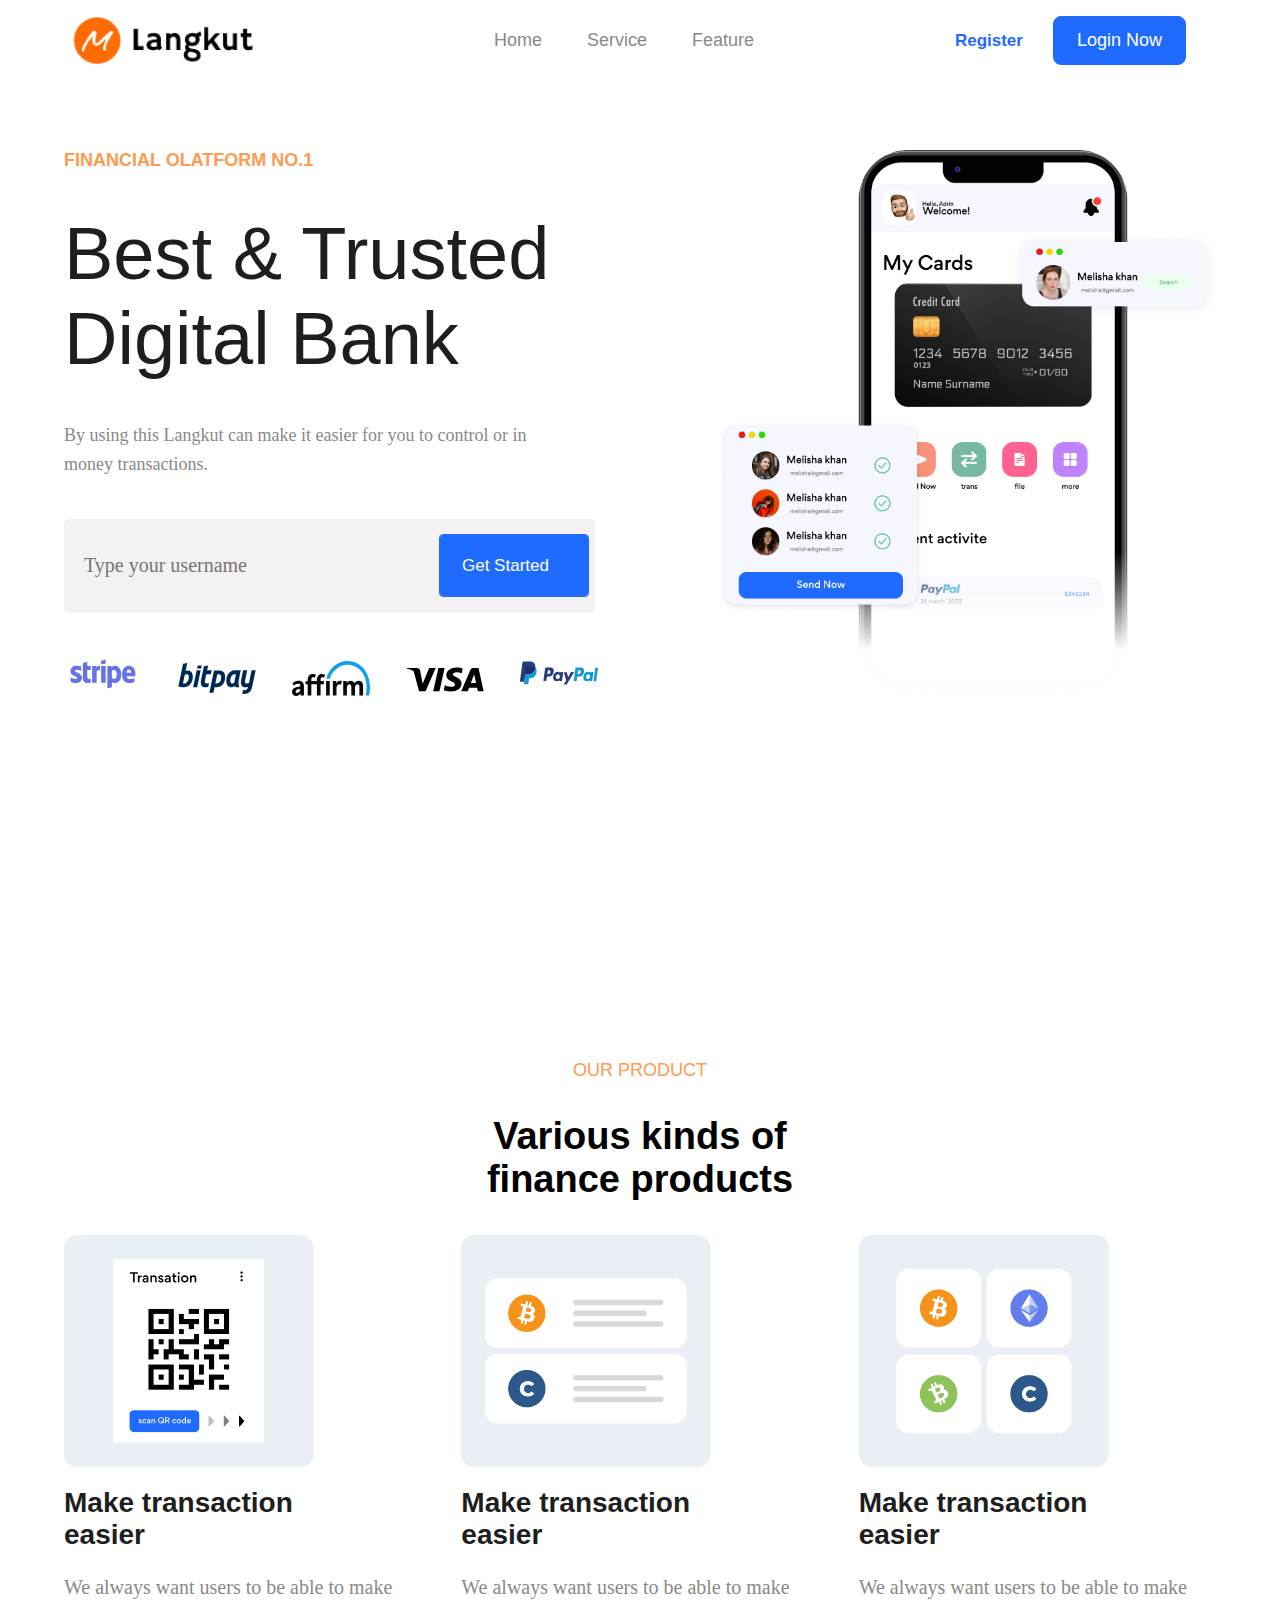
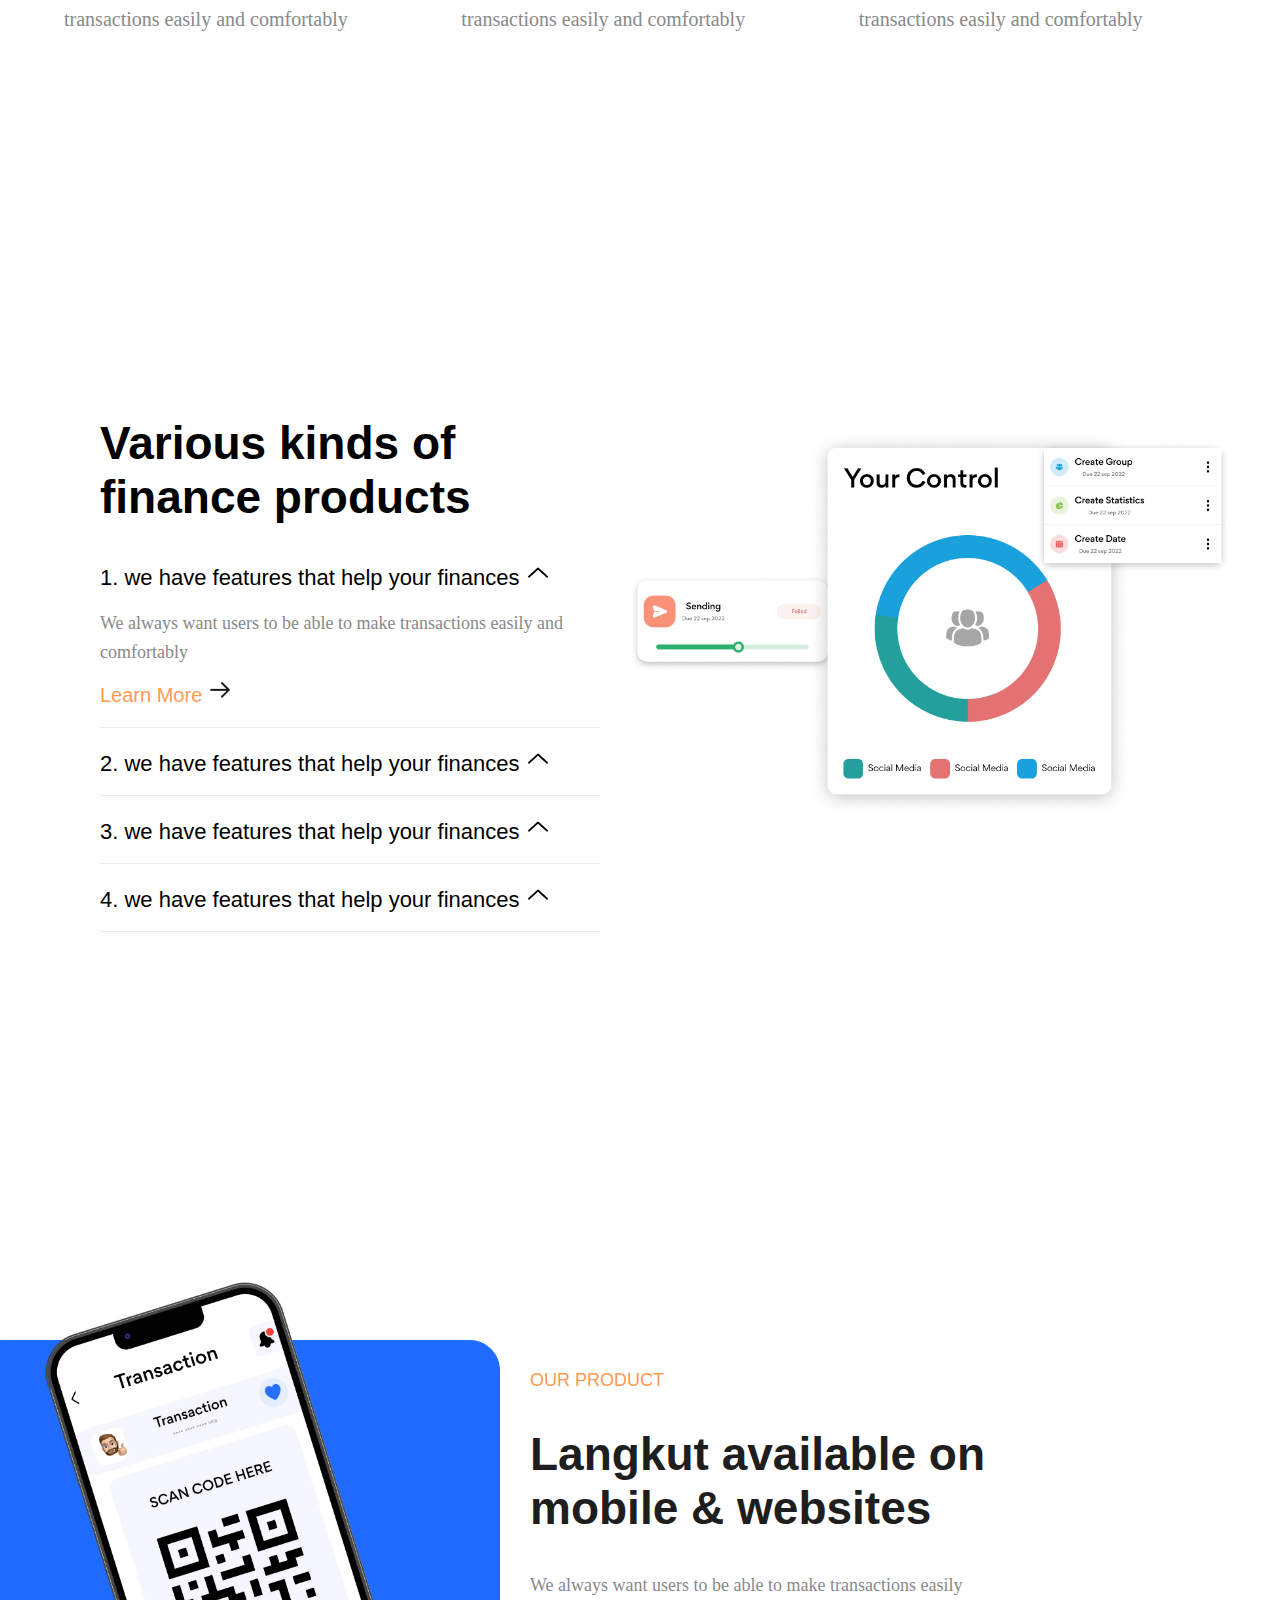
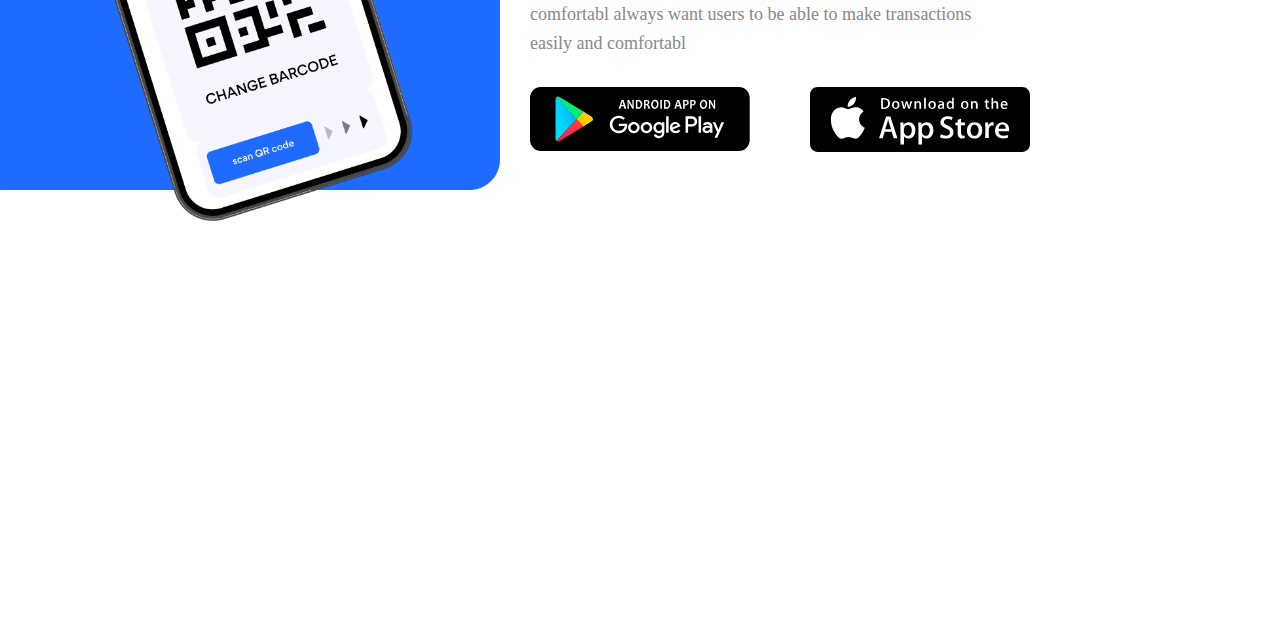
==== commit 9a0a42c8: "tenth commit" ====
--- a/index.html
+++ b/index.html
@@ -179,5 +179,76 @@
             </div>
         </section>
     </section>
+    <section id="testimonials">
+        <section class="top">
+            <h4></h4>
+            <h1></h1>
+            <p></p>
+        </section>
+        <section class="bottom">
+            <ul>
+                <li>
+                    <div class="top">
+                        <div class="icon">
+                            <img src="" alt="">
+                        </div>
+                        <p></p>
+                    </div>
+                    <div class="bottom">
+                        <span><img src="" alt=""></span>
+                        <div class="label">
+                            <h6></h6>
+                            <small></small>
+                        </div>
+                    </div>
+                </li>
+                <li>
+                    <div class="top">
+                        <div class="icon">
+                            <img src="" alt="">
+                        </div>
+                        <p></p>
+                    </div>
+                    <div class="bottom">
+                        <span><img src="" alt=""></span>
+                        <div class="label">
+                            <h6></h6>
+                            <small></small>
+                        </div>
+                    </div>
+                </li>
+                <li>
+                    <div class="top">
+                        <div class="icon">
+                            <img src="" alt="">
+                        </div>
+                        <p></p>
+                    </div>
+                    <div class="bottom">
+                        <span><img src="" alt=""></span>
+                        <div class="label">
+                            <h6></h6>
+                            <small></small>
+                        </div>
+                    </div>
+                </li>
+                <li>
+                    <div class="top">
+                        <div class="icon">
+                            <img src="" alt="">
+                        </div>
+                        <p></p>
+                    </div>
+                    <div class="bottom">
+                        <span><img src="" alt=""></span>
+                        <div class="label">
+                            <h6></h6>
+                            <small></small>
+                        </div>
+                    </div>
+                </li>
+            </ul>
+        </section>
+    </section>
 </body>
 </html>--- a/css/style.css
+++ b/css/style.css
@@ -419,11 +419,13 @@
 }
 
 #app { 
-
+	height: 100vh;
+	padding: 160px 250px 160px 0;
 }
 
 #app section.container { 
-
+	display: flex;
+	justify-content: space-between;
 }
 
 #app section.container div.left { 
@@ -431,39 +433,62 @@
 }
 
 #app section.container div.left div.background { 
-
+	width: 500px;
+	background: #1F6BFF;
+	height: 450px;
+	border: 1px solid #1F6BFF;
+	border-top-right-radius: 30px;
+	border-bottom-right-radius: 30px;
 }
 
 #app section.container div.left div.background div.img { 
-
+	width: 400px;
+	position: relative;
 }
 
 #app section.container div.left div.background div.img img { 
-
+	display: block;
+	width: 100%;
+	position: absolute;
+	top: -75px;
+    left: 28px;
 }
 
 #app section.container div.right { 
-
+	
 }
 
 #app section.container div.right div.top { 
-
+	margin-top: 30px;
 }
 
 #app section.container div.right div.top h4 { 
-
+	color: #FE9A52;
+	font-size: 18px;
+	font-weight: 500;
 }
 
 #app section.container div.right div.top h1 { 
-
-}
+	color: #1e1e1e;
+	font-size: 46px;
+    font-weight: 600;
+    max-width: 500px;
+    margin: 36px 0;
+}
+
 
 #app section.container div.right div.top p { 
-
+	color: #898989;
+	font-size: 18px;
+	font-weight: 500;
+	margin: 0px 0 20px 0;
+	max-width: 450px;
 }
 
 #app section.container div.right div.bottom { 
-
+	margin: 30px 0;
+	display: flex;
+	justify-content: space-between;
 }
 
 #app section.container div.right div.bottom div.left { 
@@ -471,21 +496,23 @@
 }
 
 #app section.container div.right div.bottom div.left div.img { 
-
+	width: 220px;
 }
 
 #app section.container div.right div.bottom div.left div.img img { 
-
+	display: block;
+	width: 100%;
 }
 
 #app section.container div.right div.bottom div.right { 
-
+	
 }
 
 #app section.container div.right div.bottom div.right div.img { 
-
+	width: 220px;
 }
 
 #app section.container div.right div.bottom div.right div.img img { 
-
-}
+	display: block;
+	width: 100%;
+}
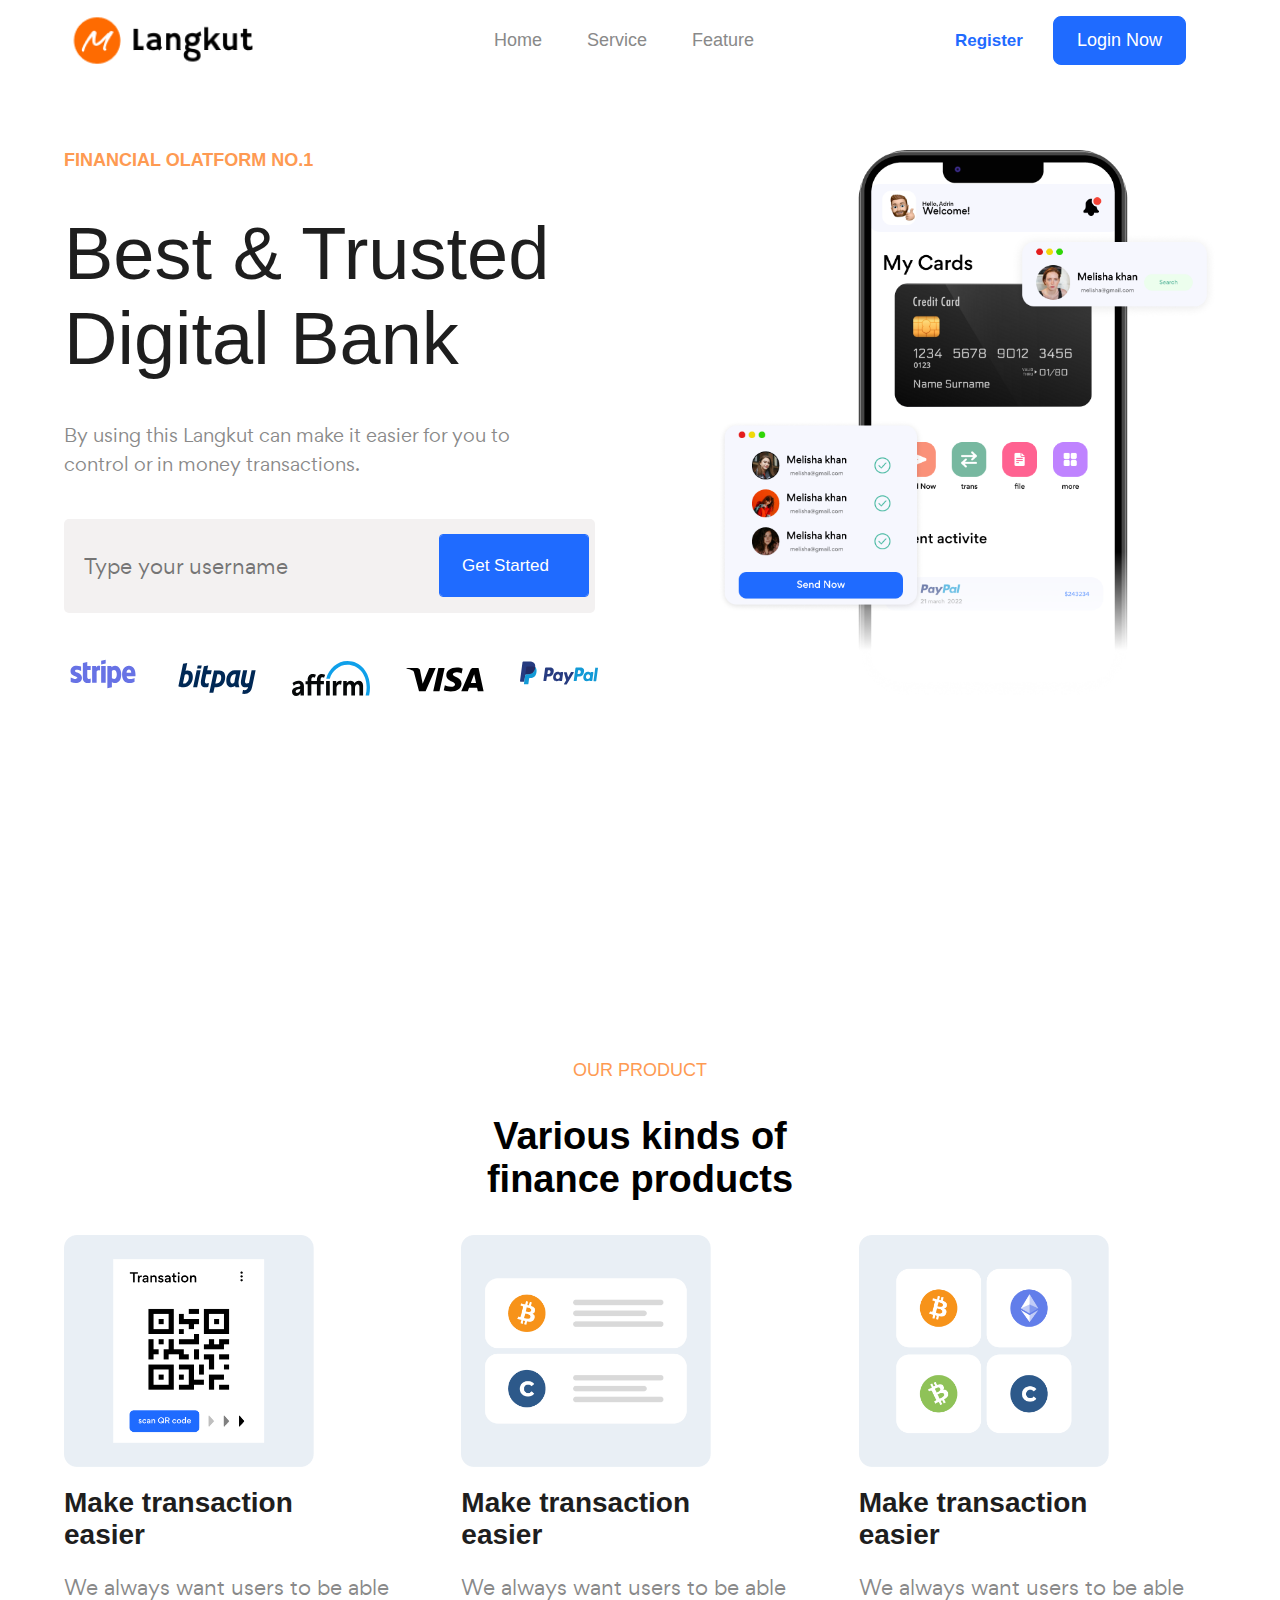
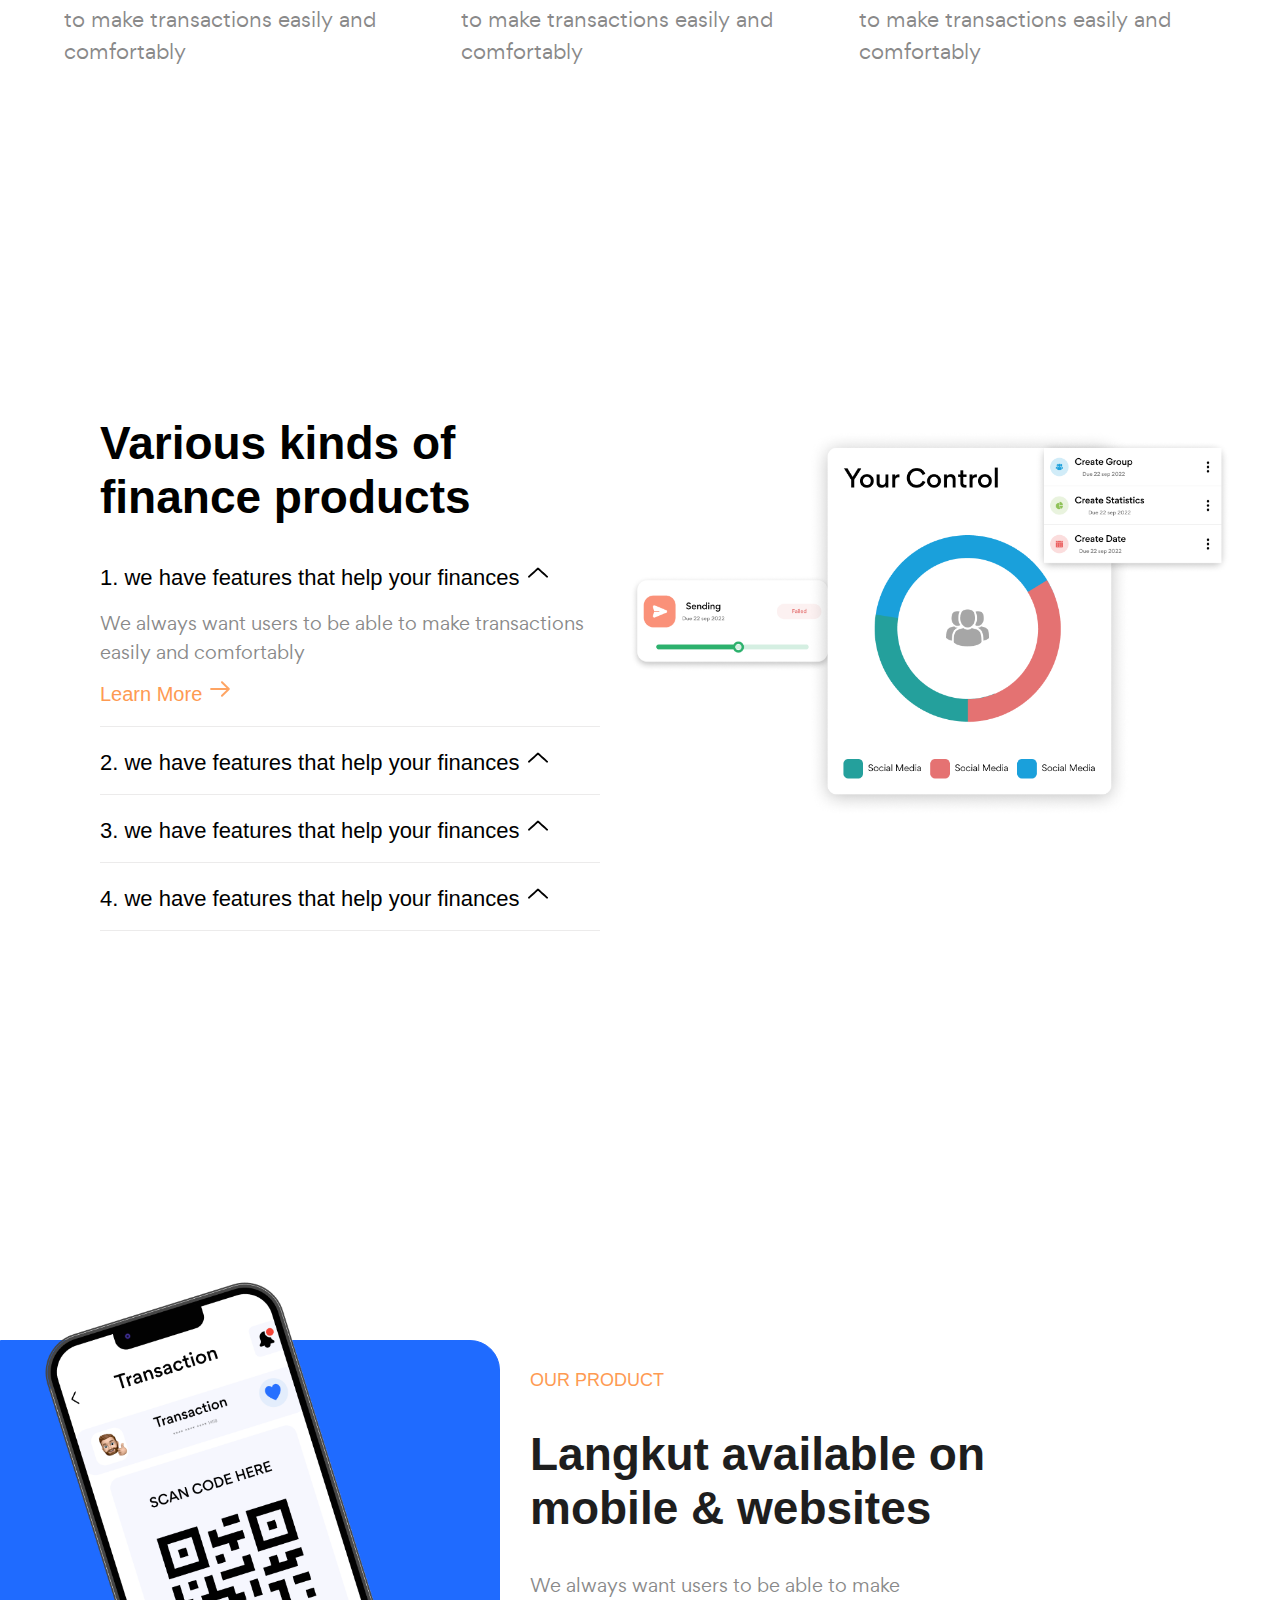
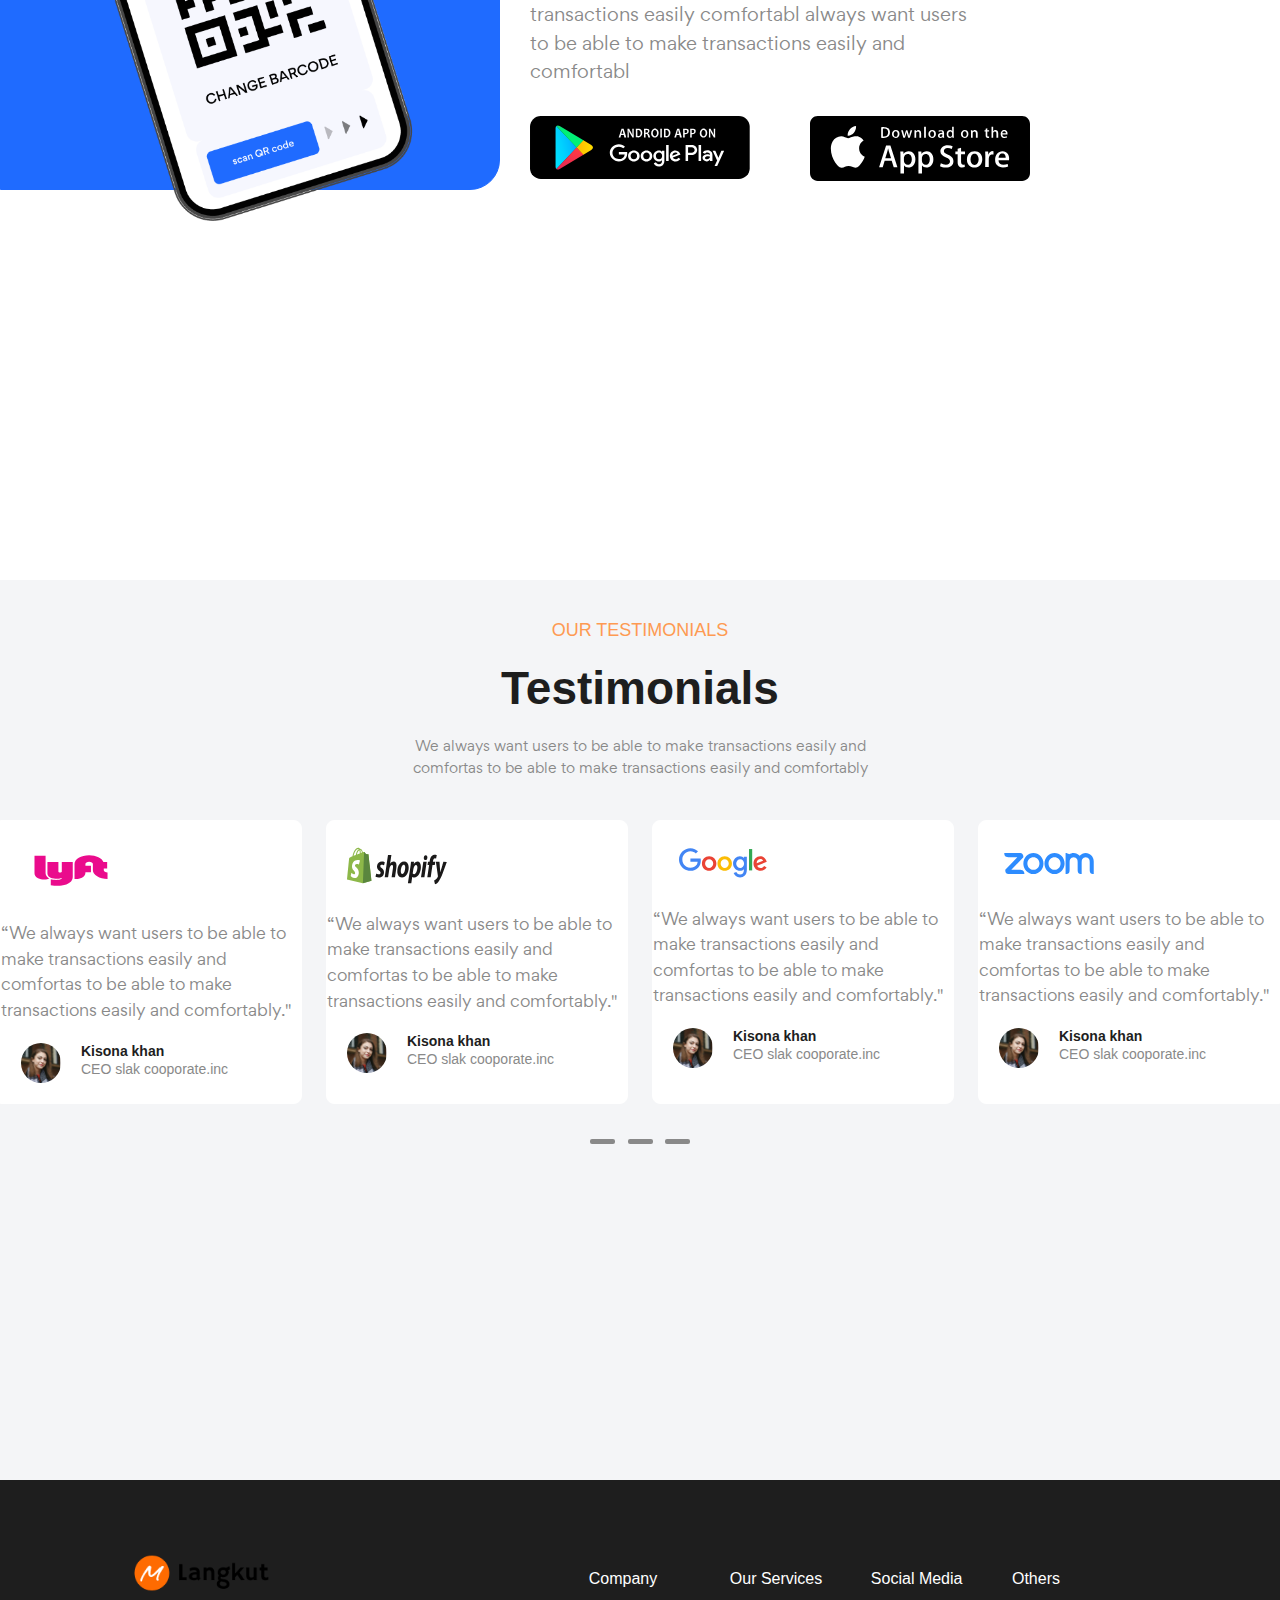
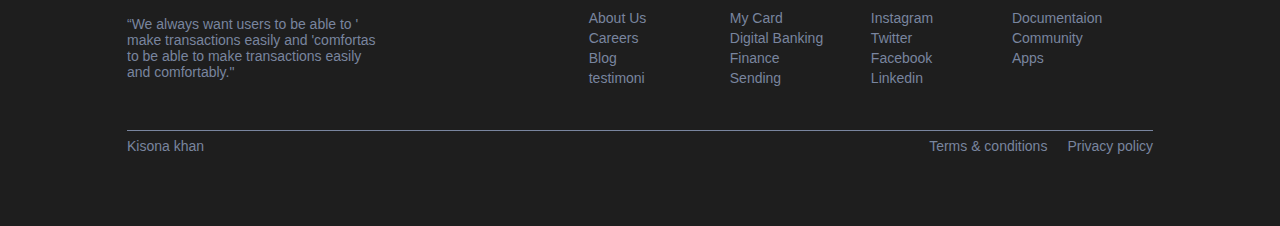
==== commit 854bc51a: "twelve th commit" ====
--- a/index.html
+++ b/index.html
@@ -128,7 +128,7 @@
                             <h6>1. we have features that help your finances <span><img src="images/up-icon.png" alt="image" /></span></h6>
                         </div>
                         <p>We always want users to be able to make transactions easily and comfortably</p>   
-                        <a href="">Learn More <img src="images/arrow-icon.png" alt="image"></a>
+                        <a href="">Learn More <img src="images/Component 94.svg" alt="image"></a>
                     </li>
                     <li>
                         <h6>2. we have features that help your finances <span><img src="images/up-icon.png" alt="image" /></span></h6>
@@ -181,74 +181,186 @@
     </section>
     <section id="testimonials">
         <section class="top">
-            <h4></h4>
-            <h1></h1>
-            <p></p>
+            <h4>OUR TESTIMONIALS</h4>
+            <h1>Testimonials</h1>
+            <p>We always want users to be able to make transactions easily and comfortas
+                to be able to make transactions easily and comfortably</p>
         </section>
         <section class="bottom">
             <ul>
                 <li>
                     <div class="top">
                         <div class="icon">
-                            <img src="" alt="">
-                        </div>
-                        <p></p>
-                    </div>
-                    <div class="bottom">
-                        <span><img src="" alt=""></span>
+                            <img src="images/Lyft logo.svg" alt="image" />
+                        </div>
+                        <p>“We always want users to be able to make transactions easily and comfortas to be able to make transactions easily and comfortably."</p>
+                    </div>
+                    <div class="bottom">
+                        <span class="profile"><img src="images/profile.jpg" alt="image" /></span>
                         <div class="label">
-                            <h6></h6>
-                            <small></small>
+                            <h6>Kisona khan</h6>
+                            <small>CEO slak cooporate.inc</small>
                         </div>
                     </div>
                 </li>
                 <li>
                     <div class="top">
                         <div class="icon">
-                            <img src="" alt="">
-                        </div>
-                        <p></p>
-                    </div>
-                    <div class="bottom">
-                        <span><img src="" alt=""></span>
+                            <img src="images/shopify-logo.svg" alt="image" />
+                        </div>
+                        <p>“We always want users to be able to make transactions easily and comfortas to be able to make transactions easily and comfortably."</p>
+                    </div>
+                    <div class="bottom">
+                        <span class="profile"><img src="images/profile.jpg" alt="image" /></span>
                         <div class="label">
-                            <h6></h6>
-                            <small></small>
+                            <h6>Kisona khan</h6>
+                            <small>CEO slak cooporate.inc</small>
                         </div>
                     </div>
                 </li>
                 <li>
                     <div class="top">
                         <div class="icon">
-                            <img src="" alt="">
-                        </div>
-                        <p></p>
-                    </div>
-                    <div class="bottom">
-                        <span><img src="" alt=""></span>
+                            <img src="images/google-logo.svg" alt="image" />
+                        </div>
+                        <p>“We always want users to be able to make transactions easily and comfortas to be able to make transactions easily and comfortably."</p>
+                    </div>
+                    <div class="bottom">
+                        <span class="profile"><img src="images/profile.jpg" alt="image" /></span>
                         <div class="label">
-                            <h6></h6>
-                            <small></small>
+                            <h6>Kisona khan</h6>
+                            <small>CEO slak cooporate.inc</small>
                         </div>
                     </div>
                 </li>
                 <li>
                     <div class="top">
                         <div class="icon">
-                            <img src="" alt="">
-                        </div>
-                        <p></p>
-                    </div>
-                    <div class="bottom">
-                        <span><img src="" alt=""></span>
+                            <img src="images/zoom-logo.svg" alt="image" />
+                        </div>
+                        <p>“We always want users to be able to make transactions easily and comfortas to be able to make transactions easily and comfortably."</p>
+                    </div>
+                    <div class="bottom">
+                        <span class="profile"><img src="images/profile.jpg" alt="image" /></span>
                         <div class="label">
-                            <h6></h6>
-                            <small></small>
+                            <h6>Kisona khan</h6>
+                            <small>CEO slak cooporate.inc</small>
                         </div>
                     </div>
                 </li>
             </ul>
         </section>
+        <section class="line">
+            <div class="slide">
+                <ul>
+                    <li>
+                        <div></div>
+                    </li>
+                    <li>
+                        <div></div>
+                    </li>
+                    <li>
+                        <div></div>
+                    </li>
+                </ul>
+            </div>
+        </section>
     </section>
+    <footer>
+        <section class="wrapper">
+            <section class="container">
+                <section class="top">
+                    <div class="left">
+                        <div class="icon">
+                            <img src="images/LOGO.png" alt="image" />
+                        </div>
+                        <h4>“We always want users to be able to ' make transactions easily and 'comfortas to be able to make transactions easily and comfortably."</h4>
+                    </div>
+                    <div class="right">
+                        <div class="item">
+                            <h6>Company</h6>
+                            <ul>
+                                <li>
+                                    <a href="#">About Us</a>
+                                </li>
+                                <li>
+                                    <a href="#">Careers</a>
+                                </li>
+                                <li>
+                                    <a href="#">Blog</a>
+                                </li>
+                                <li>
+                                    <a href="#">testimoni</a>
+                                </li>
+                            </ul>
+                        </div>
+                        <div class="item">
+                            <h6>Our Services</h6>
+                            <ul>
+                                <li>
+                                    <a href="#">My Card</a>
+                                </li>
+                                <li>
+                                    <a href="#">Digital Banking</a>
+                                </li>
+                                <li>
+                                    <a href="#">Finance</a>
+                                </li>
+                                <li>
+                                    <a href="#">Sending</a>
+                                </li>
+                            </ul>
+                        </div>
+                        <div class="item">
+                            <h6>Social Media</h6>
+                            <ul>
+                                <li>
+                                    <a href="#">Instagram</a>
+                                </li>
+                                <li>
+                                    <a href="#">Twitter</a>
+                                </li>
+                                <li>
+                                    <a href="#">Facebook</a>
+                                </li>
+                                <li>
+                                    <a href="#">Linkedin</a>
+                                </li>
+                            </ul>
+                        </div>
+                        <div class="item">
+                            <h6>Others</h6>
+                            <ul>
+                                <li>
+                                    <a href="#">Documentaion</a>
+                                </li>
+                                <li>
+                                    <a href="#">Community</a>
+                                </li>
+                                <li>
+                                    <a href="#">Apps</a>
+                                </li>
+                            </ul>
+                        </div>
+                    </div>
+                </section>
+                <section class="bottom">
+                    <div class="left">
+                        <a href="#">Kisona khan</a> 
+                    </div>
+                    <div class="right">
+                        <ul>
+                            <li>
+                                <a href="#">Terms & conditions</a>
+                            </li>
+                            <li>
+                                <a href="#">Privacy policy</a>
+                            </li>
+                        </ul>
+                    </div>
+                </section>
+            </section>
+        </section>
+    </footer>
 </body>
 </html>--- a/css/style.css
+++ b/css/style.css
@@ -66,16 +66,16 @@
 }
 @font-face {
     font-family: 'gorditabold';
-    src: url('gordita_bold-webfont.woff2') format('woff2'),
-         url('gordita_bold-webfont.woff') format('woff');
+    src: url('../fonts/gordita_bold-webfont.woff2') format('woff2'),
+         url('../fonts/gordita_bold-webfont.woff') format('woff');
     font-weight: normal;
     font-style: normal;
 
 }
 @font-face {
     font-family: 'gorditamedium';
-    src: url('gordita_medium-webfont.woff2') format('woff2'),
-         url('gordita_medium-webfont.woff') format('woff');
+    src: url('../fonts/gordita_medium-webfont.woff2') format('woff2'),
+         url('../fonts/gordita_medium-webfont.woff') format('woff');
     font-weight: normal;
     font-style: normal;
 
@@ -83,8 +83,8 @@
 
 @font-face {
     font-family: 'gorditaregular';
-    src: url('gordita_regular-webfont.woff2') format('woff2'),
-         url('gordita_regular-webfont.woff') format('woff');
+    src: url('../fonts/gordita_regular-webfont.woff2') format('woff2'),
+         url('../fonts/gordita_regular-webfont.woff') format('woff');
     font-weight: normal;
     font-style: normal;
 
@@ -421,6 +421,7 @@
 #app { 
 	height: 100vh;
 	padding: 160px 250px 160px 0;
+	margin-bottom: 100px;
 }
 
 #app section.container { 
@@ -516,3 +517,261 @@
 	display: block;
 	width: 100%;
 }
+
+#testimonials { 
+	height: 100vh;
+	padding: 20px 0;
+	background: #f4f5f7;
+}
+
+#testimonials section.top { 
+	text-align: center;
+}
+
+#testimonials section.top h4 { 
+	color: #FE9A52;
+	font-size: 18px;
+	font-weight: 500;
+	margin: 20px 0;
+}
+
+#testimonials section.top h1 { 
+	color: #1e1e1e;
+	font-size: 46px;
+    font-weight: 600;
+    max-width: 500px;
+    margin: 36px 0;
+	margin: 20px auto;
+}
+
+#testimonials section.top p { 
+	color: #898989;
+	font-size: 14px;
+	font-weight: 500;
+	margin: 0px 0 20px 0;
+	max-width: 500px;
+	margin: 20px auto;
+}
+
+#testimonials section.bottom { 
+	margin-top: 40px;
+}
+
+#testimonials section.bottom ul { 
+	display: flex;
+}
+
+#testimonials section.bottom ul li { 
+	margin-right: 24px;
+	background: #fff;
+	width: 33.33%;
+	border: 1px solid #fff;
+	border-radius: 8px;
+}
+
+#testimonials section.bottom ul li:first-child {
+	border-top-right-radius: 8px;
+	border-bottom-right-radius: 8px;
+	border-top-left-radius: 0px;
+	border-bottom-left-radius: 0px;
+}
+
+#testimonials section.bottom ul li:last-child { 
+	margin-right: 0px;
+	border-top-right-radius: 0px;
+	border-bottom-right-radius: 0px;
+	border-top-left-radius: 8px;
+	border-bottom-left-radius: 8px;
+}
+
+#testimonials section.bottom ul li div.top { 
+
+}
+
+#testimonials section.bottom ul li div.top div.icon { 
+	width: 100px;
+	margin: 20px 20px;
+}
+
+#testimonials section.bottom ul li div.top div.icon img { 
+	display: block;
+	width: 100%;
+}
+
+#testimonials section.bottom ul li div.top p { 
+	color: #898989;
+	font-size: 16px;
+	max-width: 300px;
+	margin-top: 20px;
+	margin: 0 auto;
+}
+
+#testimonials section.bottom ul li div.bottom { 
+	display: flex;
+}
+
+#testimonials section.bottom ul li div.bottom span.profile { 
+	margin: 20px;
+}
+
+#testimonials section.bottom ul li div.bottom span.profile img { 
+	display: block;
+	width: 40px;
+	border-radius: 50%;
+}
+
+#testimonials section.bottom ul li div.bottom div.label { 
+
+}
+
+#testimonials section.bottom ul li div.bottom div.label h6 { 
+	font-size: 14px;
+	color: #1e1e1e;
+	margin-top: 20px;
+	font-weight: 600;
+}
+
+#testimonials section.bottom ul li div.bottom div.label small { 
+	color: #898989;
+	font-size: 14px;
+	max-width: 280px;
+	margin-top: 20px;
+}
+#testimonials section.line {
+	display: flex;
+	align-items: center;
+	justify-content: center;
+	margin-top: 35px;
+}
+
+#testimonials section.line div.slide {
+	
+} 
+
+#testimonials section.line div.slide ul {
+	display: flex;
+	justify-content: space-between;
+	width: 100px;
+} 
+
+#testimonials section.line div.slide ul li {
+
+} 
+
+#testimonials section.line div.slide ul li div {
+	background:	#898989 ;
+	width: 25px;
+	height: 5px;
+	border-radius: 2px;
+} 
+#testimonials section.line div.slide ul li div:hover {
+	background: #1f6bff;
+}
+
+footer { 
+	background: #1e1e1e;
+	padding: 70px;
+}
+
+footer section.wrapper { 
+
+}
+
+footer section.wrapper section.container { 
+	
+}
+
+footer section.wrapper section.container section.top { 
+	display: flex;
+	justify-content: space-between;
+	border-bottom: 1px solid #79859F;
+	margin-bottom: 5px;
+}
+
+footer section.wrapper section.container section.top div.left { 
+	width: 40%;
+	margin-bottom: 30px;
+
+}
+
+footer section.wrapper section.container section.top div.left div.icon { 
+	width: 150px;
+}
+
+footer section.wrapper section.container section.top div.left div.icon img { 
+	display: block;
+	width: 100%;
+}
+
+footer section.wrapper section.container section.top div.left h4 { 
+	font-size: 14px;
+	color: #79859F;
+	margin: 20px 0;
+	max-width: 250px;
+}
+
+footer section.wrapper section.container section.top div.right { 
+	display: flex;
+	width: 55%;
+	justify-content: space-between;
+	margin-bottom: 30px;
+
+}
+
+footer section.wrapper section.container section.top div.right div.item { 
+	width: 40%;
+}
+
+footer section.wrapper section.container section.top div.right div.item h6 { 
+	font-size: 16px;
+	color: #fff; 
+	margin: 20px 0;       
+}
+
+footer section.wrapper section.container section.top div.right div.item ul { 
+
+}
+
+footer section.wrapper section.container section.top div.right div.item ul li { 
+
+}
+
+footer section.wrapper section.container section.top div.right div.item ul li a { 
+	font-size: 14px;
+	color: #79859F;
+}
+
+footer section.wrapper section.container section.bottom { 
+	display: flex;
+	justify-content: space-between;
+}
+
+footer section.wrapper section.container section.bottom div.left { 
+	
+}
+
+footer section.wrapper section.container section.bottom div.left a { 
+	font-size: 14px;
+	color: #79859F;
+}
+
+footer section.wrapper section.container section.bottom div.right { 
+	
+}
+
+footer section.wrapper section.container section.bottom div.right ul { 
+	display: flex;
+	
+}
+
+footer section.wrapper section.container section.bottom div.right ul li { 
+	margin-right: 20px;
+}
+footer section.wrapper section.container section.bottom div.right ul li:last-child{ 
+	margin-right: 0;
+}
+
+footer section.wrapper section.container section.bottom div.right ul li a { 
+	font-size: 14px;
+	color: #79859F;
+}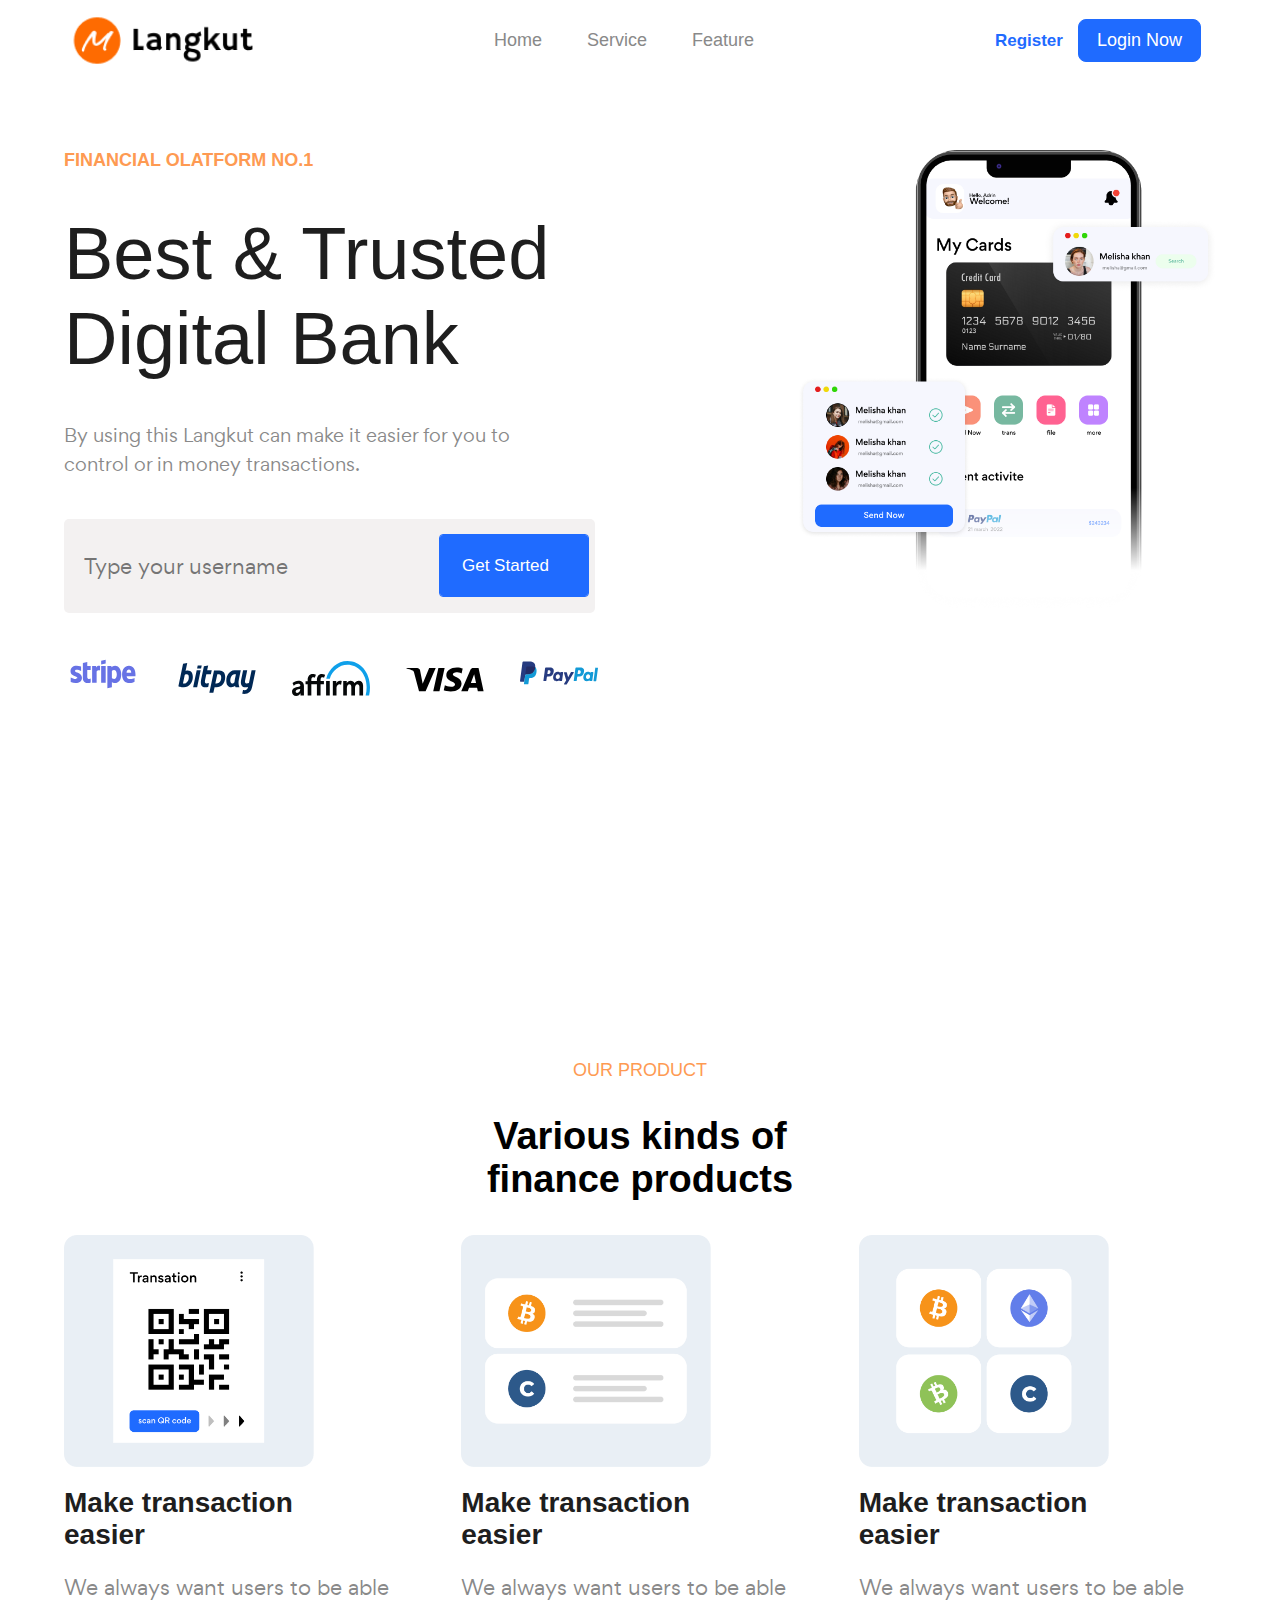
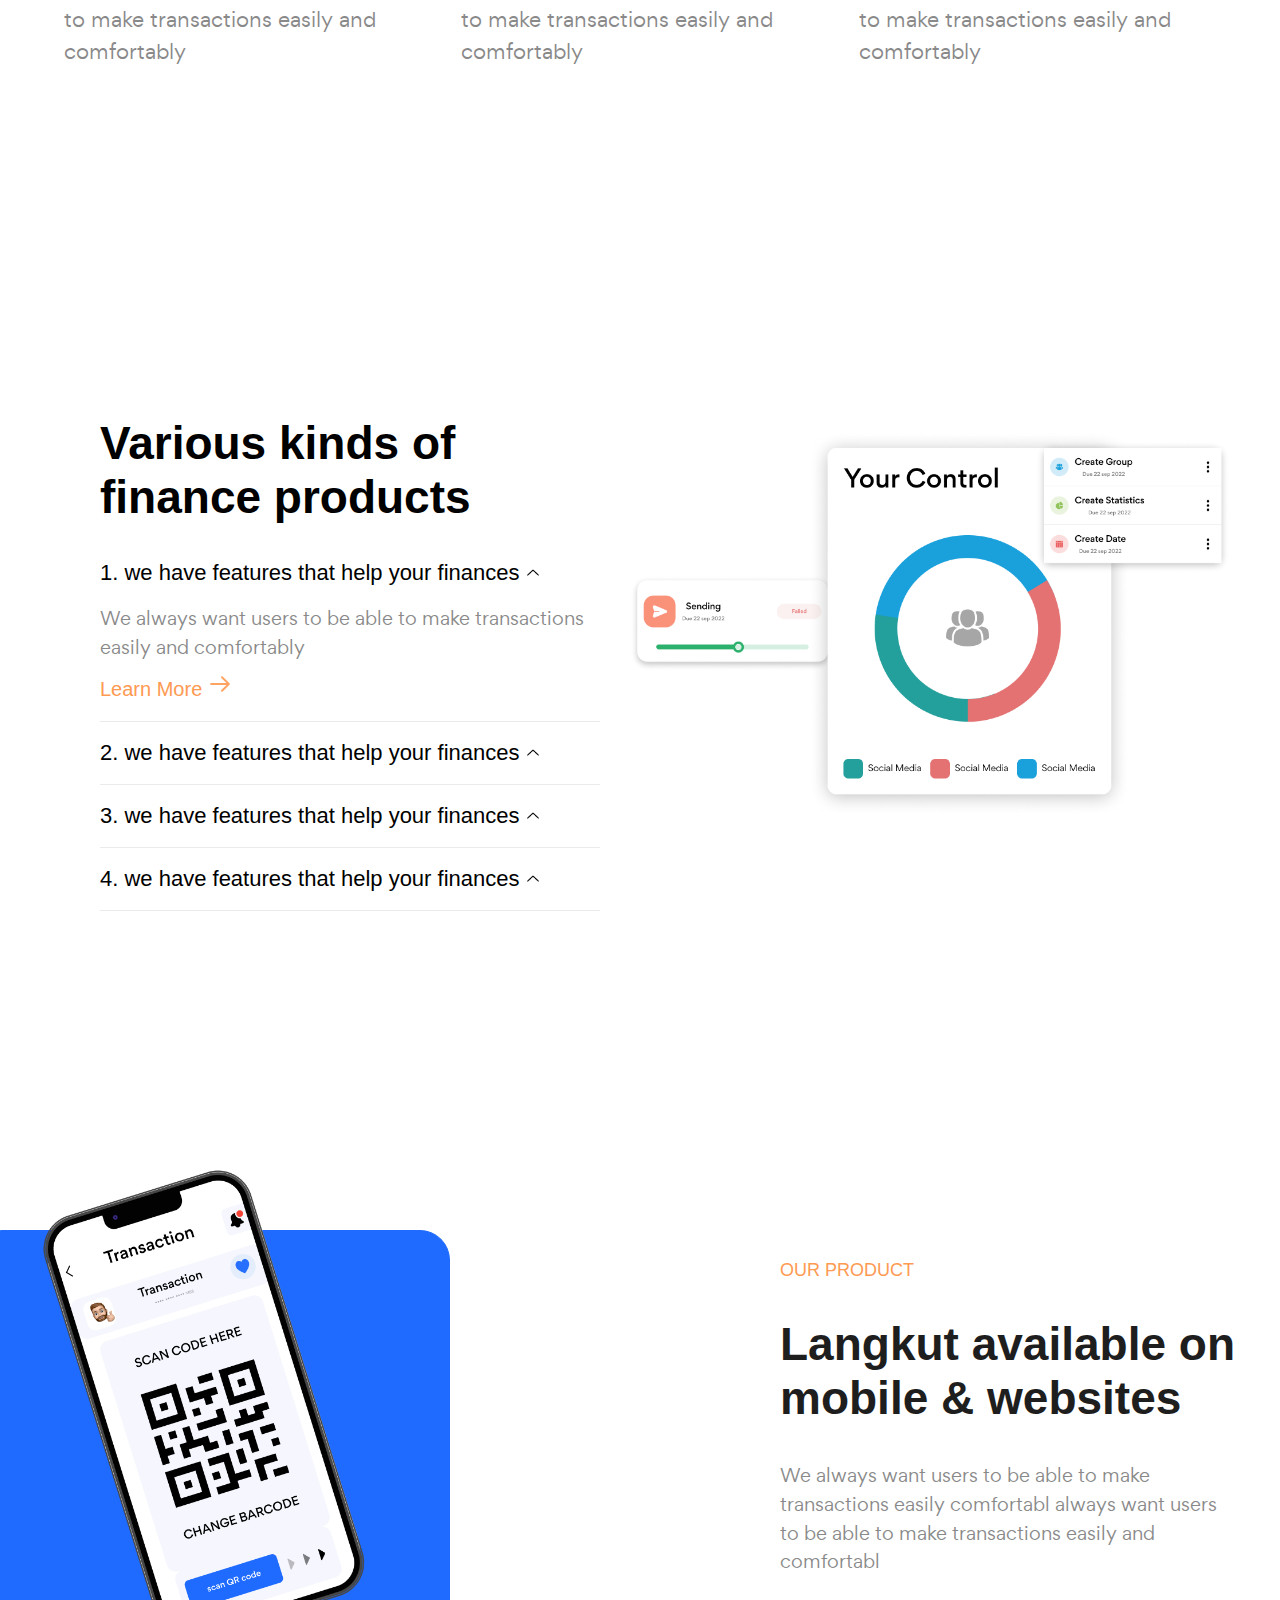
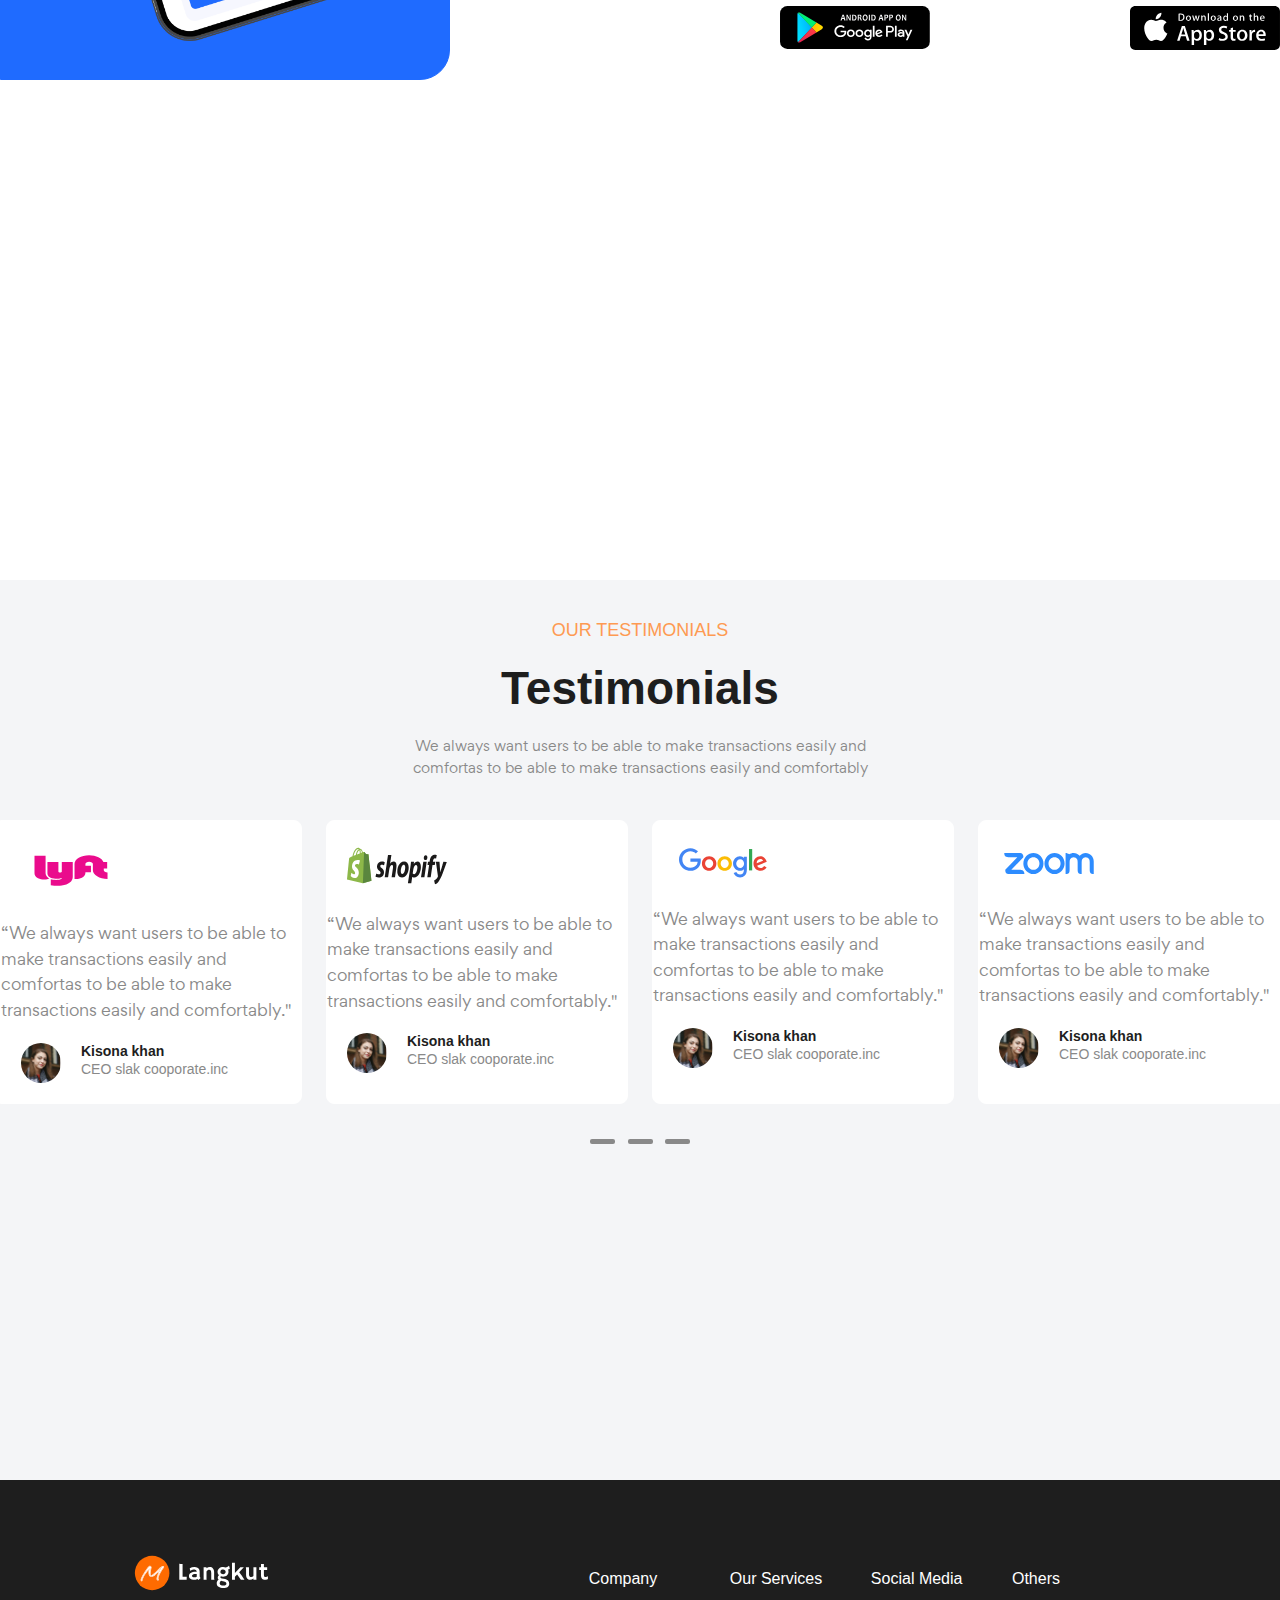
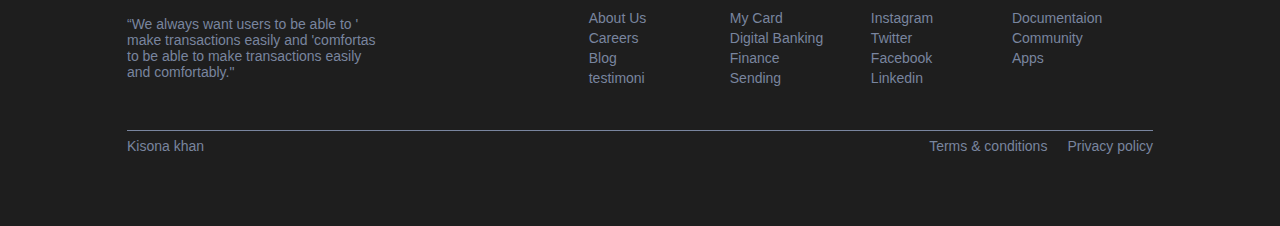
==== commit a8a9ebe2: "thirteen th commit" ====
--- a/index.html
+++ b/index.html
@@ -18,15 +18,15 @@
                         </a>
                     </h1>
                     <ul>
-                        <li><a href=""> Home</a></li>
-                        <li><a href="">Service</a></li>
-                        <li><a href="">Feature</a></li>
+                        <li><a href="#"> Home</a></li>
+                        <li><a href="#">Service</a></li>
+                        <li><a href="#">Feature</a></li>
                     </ul>
                 </div>
                 <nav class="right">
                     <ul>
-                        <li><a href="">Register</a></li>
-                        <li><a href="" class="button">Login Now</a></li>
+                        <li><a href="#">Register</a></li>
+                        <li><a href="#" class="button">Login Now</a></li>
                     </ul>
                 </nav>
             </section>
@@ -272,7 +272,7 @@
                 <section class="top">
                     <div class="left">
                         <div class="icon">
-                            <img src="images/LOGO.png" alt="image" />
+                            <img src="images/logo2.svg" alt="image" />
                         </div>
                         <h4>“We always want users to be able to ' make transactions easily and 'comfortas to be able to make transactions easily and comfortably."</h4>
                     </div>
--- a/css/style.css
+++ b/css/style.css
@@ -774,4 +774,190 @@
 footer section.wrapper section.container section.bottom div.right ul li a { 
 	font-size: 14px;
 	color: #79859F;
-}+}
+
+@media all and (max-width:1440px){
+	
+}
+
+@media all and (max-width:1280px){
+	header section.container nav.right ul li {
+		margin-right: 15px;
+	}
+	header section.container nav.right ul li  a.button {
+		padding: 10px 18px;
+	}
+	#spotlight { 
+		padding: 70px 0px;
+		
+	}
+	#spotlight section.spot_container div.right div.img { 
+		width: 420px;
+	}
+	#finance section.container div.left ul li h6 span img { 
+		width: 14px;
+	}
+
+	#app {
+		padding: 50px 0;
+	}
+	
+	#app section.container div.left div.background {
+		width: 450px;
+		margin-right: 100px;
+	}
+	#app section.container div.left div.background div.img { 
+		width: 350px;
+	}
+	#app section.container div.right div.bottom div.right div.img { 
+		width: 150px;
+	}
+	#app section.container div.right div.bottom div.left div.img { 
+		width: 150px;
+		margin-right: 30px;
+	}
+}
+
+@media all and (max-width:1050px){
+	header section.container div.left ul {
+		margin-left: 150px;
+	}
+	header section.container nav.right ul li {
+		margin-right: 15px;
+	}
+	header section.container nav.right ul li  a.button {
+		padding: 12px 4px;
+	}
+	#spotlight section.spot_container div.right div.img {
+		width: 389px;
+	}
+	#finance section.container div.right div.img_container {
+		width: 510px;
+		margin-top: 100px;
+	}
+	#app section.container div.right div.bottom {
+		display: flex;
+		padding: 0 35px;
+	}
+	#app section.container div.right div.bottom div.left div.img { 
+		margin-right: 0px;
+	}
+	#testimonials section.bottom ul li div.top p {
+		max-width: 200px;
+	}
+}
+
+@media all and (max-width:980px){
+	header section.container div.left ul {
+		display: none;
+	}
+	header section.container nav.right {
+		margin-left: 30px;
+	}
+	header section.container nav.right ul li a.button {
+		padding: 12px 20px;
+	}
+	#spotlight section.spot_container div.left {
+		width: 50%;
+	}
+	#spotlight section.spot_container div.left div.top h1 {
+		font-size: 45px;
+	}
+	#spotlight section.spot_container div.left div.top p {
+    	font-size: 18px;
+    	max-width: 400px;
+	}
+	#spotlight section.spot_container div.left div.top div.box {
+		width: 387px;
+	}
+	#spotlight section.spot_container div.left div.top div.box form input[type=text] {
+    	width: 229px;
+	}
+	#spotlight section.spot_container div.right div.img {
+		width: 303px;
+	}
+	#product div.bottom ul {
+    	flex-wrap: wrap;
+    	margin: 30px auto;
+	}
+	#product div.bottom ul li {
+    	margin:0 auto;
+    	width: 66%;
+		margin-right: 0;
+		margin-top: 50px;
+	}
+	#product div.bottom ul li .img_contain {
+    width: 280px;	
+	}
+	#finance section.container div.left {
+		padding-left: 85px;
+		width: 50%;
+	}
+	#finance section.container div.right {
+		padding-right: 50px;
+		margin-top: 130px;
+		width: 47%;
+	}
+	#finance section.container div.right div.img_container {
+		width: 359px;
+		margin-top: 200px;
+	}
+	#app section.container div.right div.bottom {
+		padding: 0 15px;		
+	}
+	#app section.container div.left div.background {
+		width: 362px;
+		margin-right: 0px;
+	}
+	#app section.container div.left div.background div.img {
+		width: 300px;
+	}
+	#app section.container div.left div.background div.img img {
+		top: -25px;
+	}
+	#app section.container div.right div.top h1 {
+		font-size: 24px;
+		max-width: 308px;
+	}
+	#app section.container div.right div.top p {
+		font-size: 16px;
+		max-width: 300px;
+	}
+	#app section.container div.right div.bottom div.left div.img {
+    	width: 120px;
+	}
+	#app section.container div.right div.bottom div.right div.img { 
+		width: 120px;
+	}
+	#product div.bottom ul li p {
+		max-width: 450px;
+	}
+	#testimonials section.bottom ul li div.top p {
+		font-size: 14px;
+		padding: 0 10px;
+	}
+	footer section.wrapper section.container section.top div.left h4 {
+		max-width: 197px;
+	}
+	footer section.wrapper section.container section.top div.right {
+		width: 64%;
+	}
+}
+
+@media all and (max-width:768px){
+
+}
+
+@media all and (max-width:640px){
+
+}
+
+@media all and (max-width:480px){
+
+}
+
+@media all and (max-width:360px){
+
+}
+
+/* responsive ends*/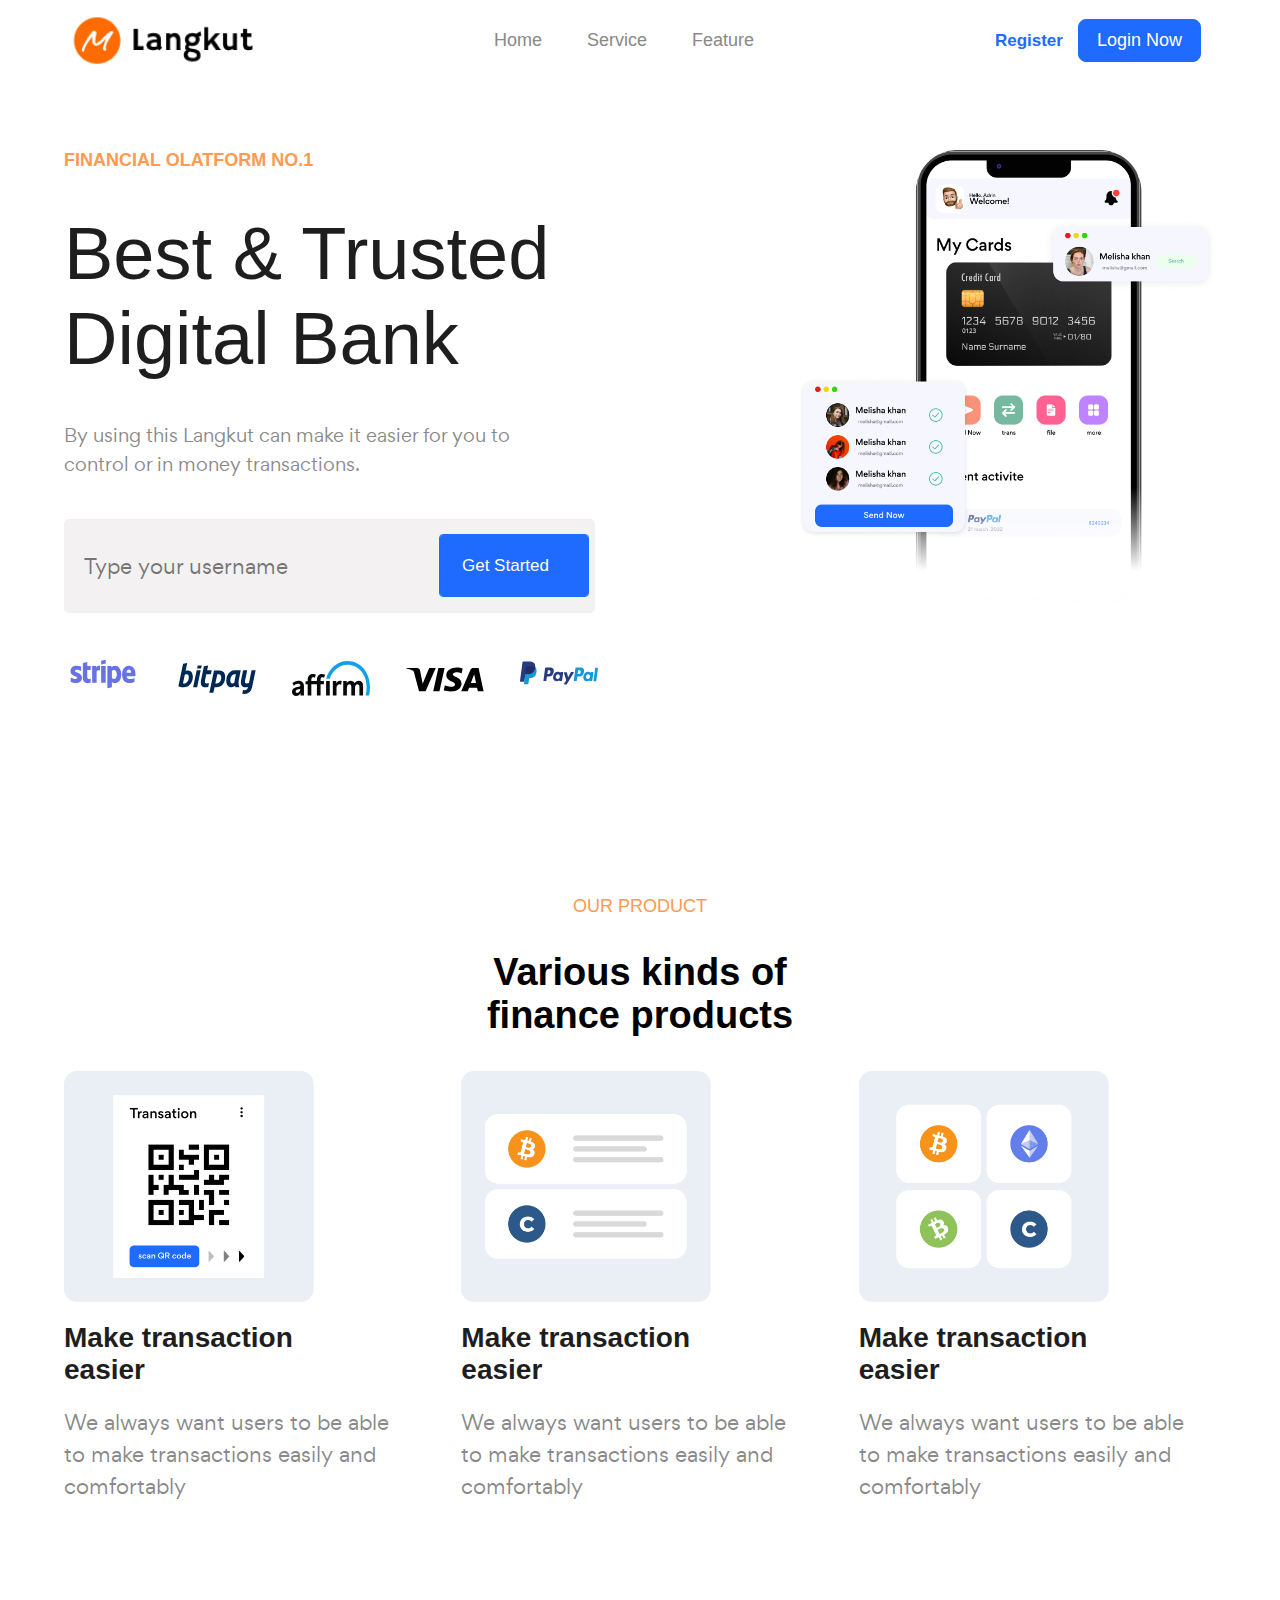
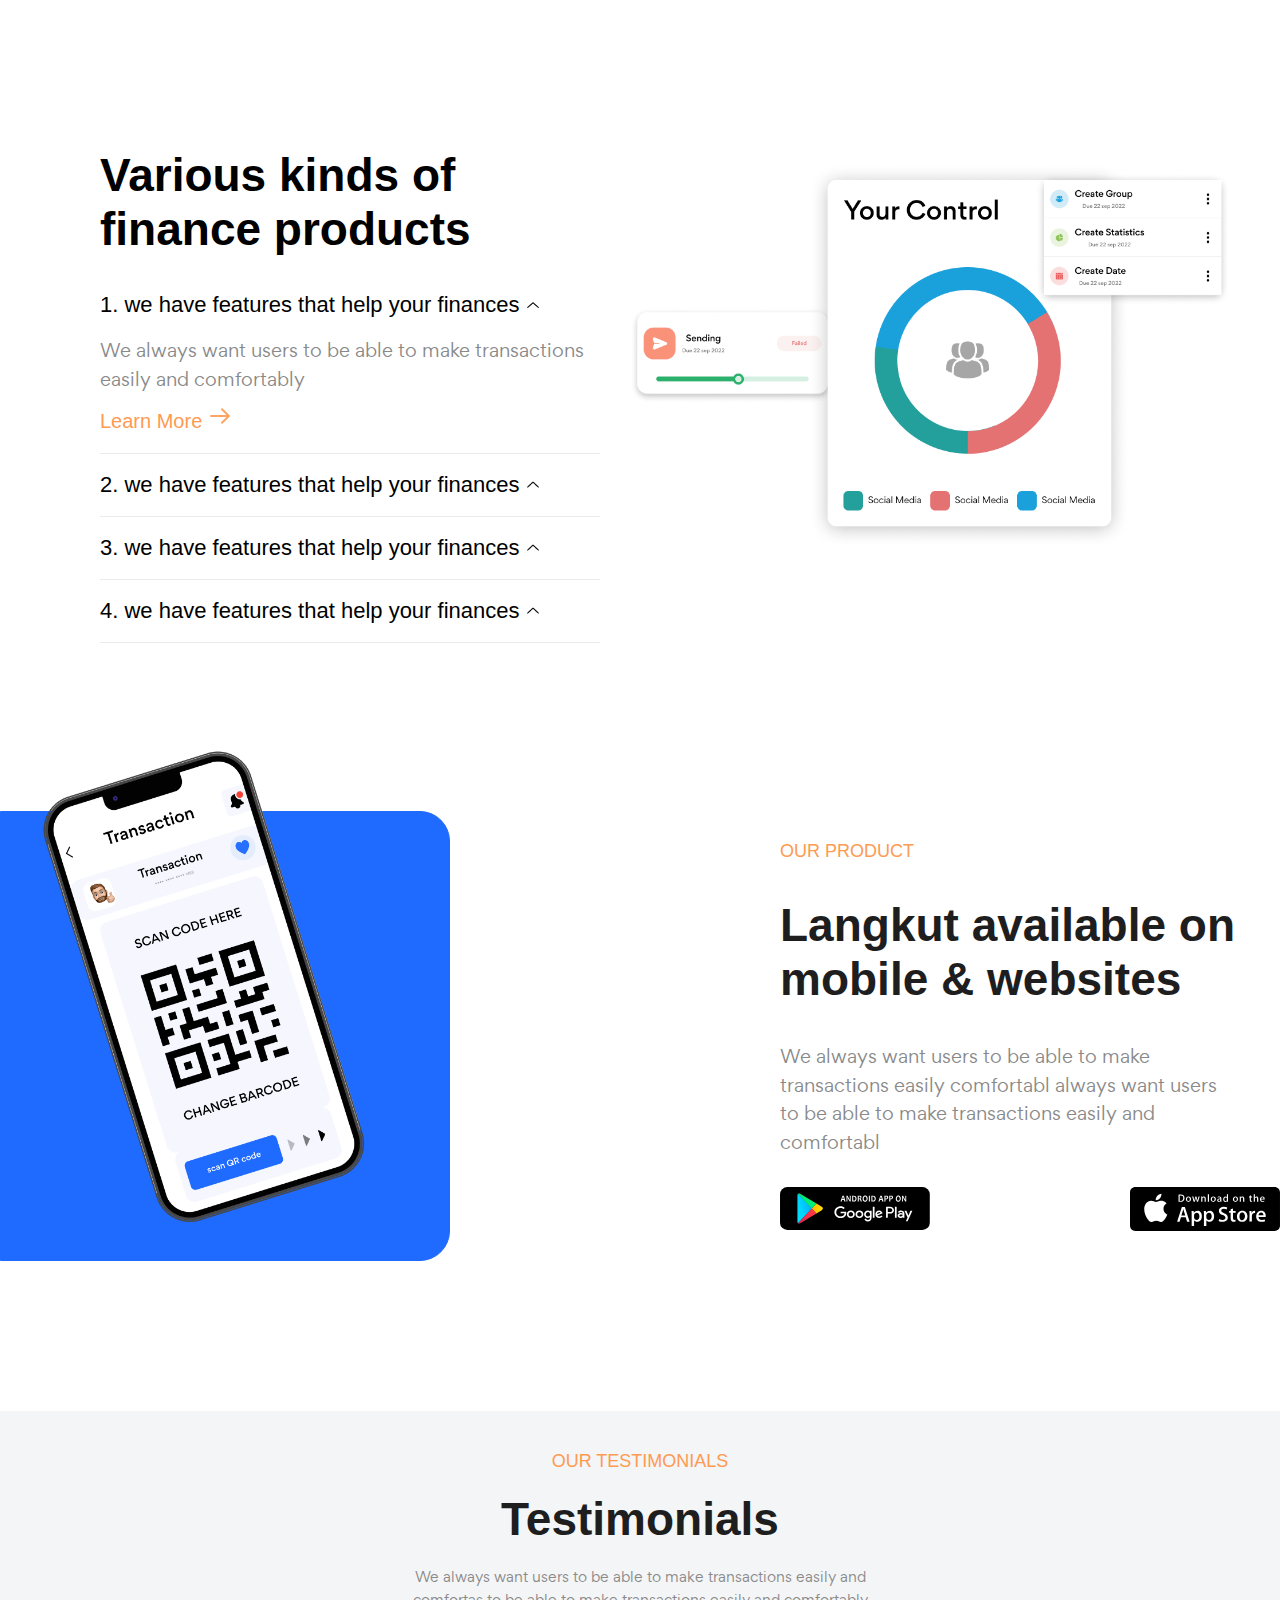
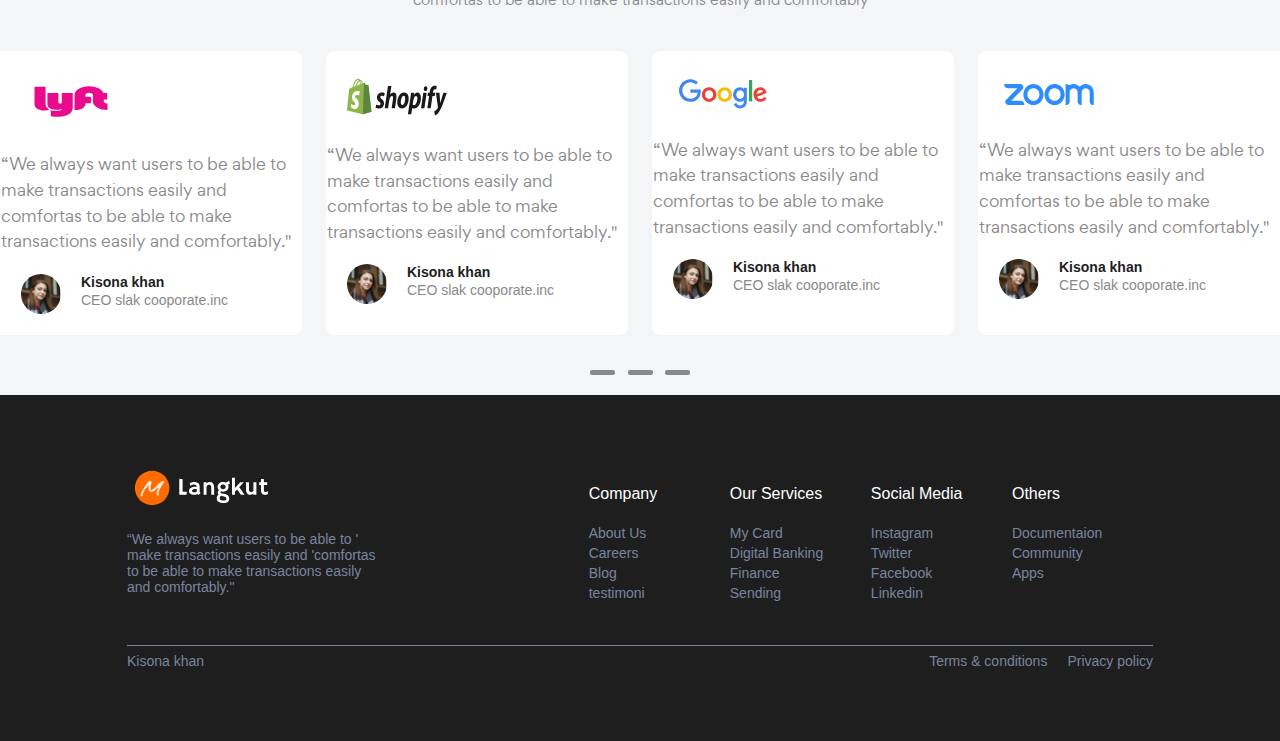
==== commit bb96a823: "final commit" ====
--- a/index.html
+++ b/index.html
@@ -125,8 +125,8 @@
                 <ul>
                     <li>
                         <div class="top">
-                            <h6>1. we have features that help your finances <span><img src="images/up-icon.png" alt="image" /></span></h6>
-                        </div>
+                            <h6>1. we have features that help your finances <span class=" up"><img src="images/up-icon.png" alt="image" /></span></h6>
+                        </div> 
                         <p>We always want users to be able to make transactions easily and comfortably</p>   
                         <a href="">Learn More <img src="images/Component 94.svg" alt="image"></a>
                     </li>
--- a/css/style.css
+++ b/css/style.css
@@ -164,7 +164,7 @@
 }
 #spotlight { 
 	padding: 70px 0px 200px 0px;
-	height: 100vh;
+	
 }
 
 #spotlight section.spot_container { 
@@ -275,7 +275,6 @@
 }
 
 #product { 
-	height: 100vh;
 	padding: 80px 0px;
 	margin: 0px auto;
 }
@@ -340,7 +339,6 @@
 	max-width: 350px;
 }
 #finance { 
-	height: 100vh;
 	padding: 100px 0;
 }
 
@@ -419,7 +417,6 @@
 }
 
 #app { 
-	height: 100vh;
 	padding: 160px 250px 160px 0;
 	margin-bottom: 100px;
 }
@@ -519,7 +516,6 @@
 }
 
 #testimonials { 
-	height: 100vh;
 	padding: 20px 0;
 	background: #f4f5f7;
 }
@@ -776,6 +772,8 @@
 	color: #79859F;
 }
 
+/* responsive */
+
 @media all and (max-width:1440px){
 	
 }
@@ -788,8 +786,7 @@
 		padding: 10px 18px;
 	}
 	#spotlight { 
-		padding: 70px 0px;
-		
+		padding: 70px 0px;	
 	}
 	#spotlight section.spot_container div.right div.img { 
 		width: 420px;
@@ -797,11 +794,9 @@
 	#finance section.container div.left ul li h6 span img { 
 		width: 14px;
 	}
-
 	#app {
 		padding: 50px 0;
 	}
-	
 	#app section.container div.left div.background {
 		width: 450px;
 		margin-right: 100px;
@@ -945,19 +940,293 @@
 }
 
 @media all and (max-width:768px){
-
-}
-
+	#spotlight section.spot_container div.left div.top h1 {
+		font-size: 40px;
+	}
+	#finance {
+		padding: 0;
+	}
+	#finance section.container {
+		    height: 865px;
+    flex-wrap: wrap-reverse;
+	}
+	#finance section.container div.left {
+		width: 90%;
+	}
+	#finance section.container div.right div.img_container {
+		width: 527px;
+		margin-top: 200px;
+		margin-left: 87px;
+	}
+	#app section.container {
+		flex-wrap: wrap;
+	}
+	#app section.container div.left {
+		width: 80%;
+		margin: 0 auto;
+	}
+	#app section.container div.left div.background {
+		width: 362px;
+		margin: 0 auto;
+	}
+	#app section.container div.right {
+		width: 60%;
+		margin: 0 auto;
+	}
+	#app section.container div.right div.top p {
+    	font-size: 16px;
+    	max-width: 100%;
+	}
+	#app section.container div.right div.top h1 {
+    	max-width: 100%;
+		font-size: 30px;
+	}
+	#testimonials section.bottom ul {
+		flex-wrap: wrap;
+		width: 80%;
+		margin: 0 auto;
+	}
+	#testimonials section.bottom ul li {
+		width: 43.33%;
+		margin-bottom: 30px;
+	}
+	footer {
+		background: #1e1e1e;
+		padding: 50px 20px;
+	}
+	footer section.wrapper section.container section.top div.left h4 {
+		font-size: 13px;
+	}
+	footer section.wrapper section.container section.top div.right div.item ul li a {
+		font-size: 13px;
+	}
+	footer section.wrapper section.container section.top div.right {
+		flex-wrap: wrap;
+	}
+	footer section.wrapper section.container section.top div.left {
+		width: 57%;
+	}
+	footer section.wrapper section.container section.top div.left h4 {
+		max-width: 95%;
+	}
+}
 @media all and (max-width:640px){
-
+	header section.container nav.right ul li a.button {
+		font-size: 12px;
+	}
+	header section.container div.left h1 {
+		width: 160px;
+	}
+	header section.container nav.right ul li a {
+		font-size: 12px;
+	}
+	#spotlight {
+		padding: 25px 0px;
+	}
+	#spotlight section.spot_container div.left div.bottom ul li .img_container {
+		width: 43px;
+	}
+	#spotlight section.spot_container div.left div.bottom ul li:nth-child(3) {
+		margin-top: -6px;
+	}
+	#product {
+		padding: 23px 0px;
+		margin: 0px auto;
+	}
+	#product div.bottom ul li {
+		width: 84%;
+	}
+	#spotlight section.spot_container div.left div.top h5 {
+		font-size: 14px;
+	}
+	#spotlight section.spot_container div.left div.top h1 {
+		font-size: 32px;
+	}
+	#spotlight section.spot_container div.left div.top p {
+		font-size: 13px
+	}	
+	#spotlight section.spot_container div.right div.img {
+		width: 195px;
+	}
+	#spotlight section.spot_container div.left div.top div.box form input[type=text] {
+		font-size: 16px;
+	}
+	#spotlight section.spot_container div.left div.top div.box {
+		height: 70px;
+	}
+	#spotlight section.spot_container div.left div.top div.box .button {
+		height: 44px;
+	}
+	#spotlight section.spot_container div.left div.bottom ul li:nth-child(3) {
+		margin-top: 20px;
+	}
+	#spotlight section.spot_container div.left div.bottom ul li:nth-child(3) {
+		margin-top: -8px;
+	}
+	#finance section.container div.right {
+		display: none;
+	}
+	#finance section.container div.left h1 {
+		font-size: 40px;
+	}
+	#finance section.container {
+		height: 677px;
+	}
+	#app {
+		padding: 15px 0;
+	}
 }
 
 @media all and (max-width:480px){
-
+	header section.container div.left h1 {
+		width: 113px;
+	}
+	header section.container nav.right ul li a.button {
+		padding: 8px 4px;
+	}
+	header section.container nav.right ul li a.button {
+		font-size: 11px;
+	}
+	#spotlight section.spot_container div.right {
+		display: none;
+	}
+	#spotlight section.spot_container div.left {
+		width: 90%;
+	}
+	#spotlight section.spot_container div.left div.top p {
+		font-size: 16px;
+	}
+	#spotlight section.spot_container div.left div.top h1 {
+		font-size: 36px;
+		margin: 32px 0;
+	}
+	#spotlight section.spot_container div.left div.top h5 {
+		font-size: 18px;
+	}
+	#spotlight section.spot_container div.left div.top div.box {
+		width: 277px;
+	}
+	#spotlight section.spot_container div.left div.top div.box form input[type=text] {
+		font-size: 10px;
+	}
+	#spotlight section.spot_container div.left div.top div.box .button {
+		height: 27px;
+		font-size: 10px;
+		padding: 20px 22px;
+		width: 99px;
+	}
+	#spotlight section.spot_container div.left div.top div.box form input[type=text] {
+		width: 149px;
+	}
+	#spotlight section.spot_container div.left div.bottom ul li .img_container {
+		width: 46px;
+	}
+	#spotlight section.spot_container div.left div.bottom ul li {
+		margin-right: 15px;
+	}
+	#spotlight section.spot_container div.left div.bottom ul li:nth-child(3) {
+		margin-top: -4px;
+	}
+	#product div.top h1 {
+		font-size: 22px;
+	}
+	#product div.bottom ul li .img_contain {
+		width: 222px;
+	}
+	#product div.bottom ul li p {
+		font-size: 14px;
+	}
+	#finance section.container div.left h1 {
+		font-size: 27px;
+	}
+	#finance section.container div.left ul li p {
+		font-size: 15px;
+	}
+	#app{
+		margin-bottom: 30px;
+	}
+	#app section.container div.left div.background {
+		width: 267px;
+		height: 350px;
+	}
+	#app section.container div.left div.background div.img {
+		width: 245px;
+	}
+	#app section.container div.right {
+		width: 80%;
+	}
+	#app section.container div.right div.top h1 {
+		font-size: 28px;
+	}
+	#app section.container div.right div.top p {
+		font-size: 14px;
+	}
+	#testimonials section.top h1 {
+		font-size: 35px;
+	}
+	#testimonials section.bottom ul li {
+		width: 90%;
+		margin: 0 auto;
+	}
+	#testimonials section.bottom ul li div.top div.icon {
+		width: 100px;
+		margin: 0 auto;
+	}
+	#testimonials section.bottom ul li {
+		margin: 0 auto 30px;
+	}	
+	footer section.wrapper section.container section.top {
+		flex-wrap: wrap;
+	}
+	footer section.wrapper section.container section.top div.left {
+		width: 95%;
+	}
+	footer section.wrapper section.container section.top div.right {
+		width: 92%;
+	}
+	footer section.wrapper section.container section.bottom div.right ul li a {
+		font-size: 10px;
+	}
+	footer section.wrapper section.container section.bottom div.left a {
+		font-size: 11px;
+	}
 }
 
 @media all and (max-width:360px){
-
+	header section.container div.left h1 {
+		width: 88px;
+	}
+	header section.container nav.right ul li a.button {
+		padding: 14px 3px;
+		font-size: 11px;
+	}
+	#finance section.container div.left h1 {
+		font-size: 25px;
+	}
+	#finance section.container div.left ul li div.top h6 {
+		font-size: 19px;
+	}
+	#finance section.container div.left ul li h6 {
+    	font-size: 19px;
+	}
+	#finance section.container div.left ul li h6 span img {
+		width: 10px;
+	}
+	#app section.container div.right div.top p {
+		max-width: 87%;
+	}
+	#app section.container div.right div.bottom div.left div.img {
+		margin-right: 14px;
+	}
+	#testimonials section.top p {
+	width: 284px;
+	}
+	#testimonials section.bottom ul li div.top p {
+		font-size: 12px;
+	}
+	#testimonials section.bottom ul li div.bottom div.label small{
+		font-size: 13px;
+	} 
 }
 
 /* responsive ends*/